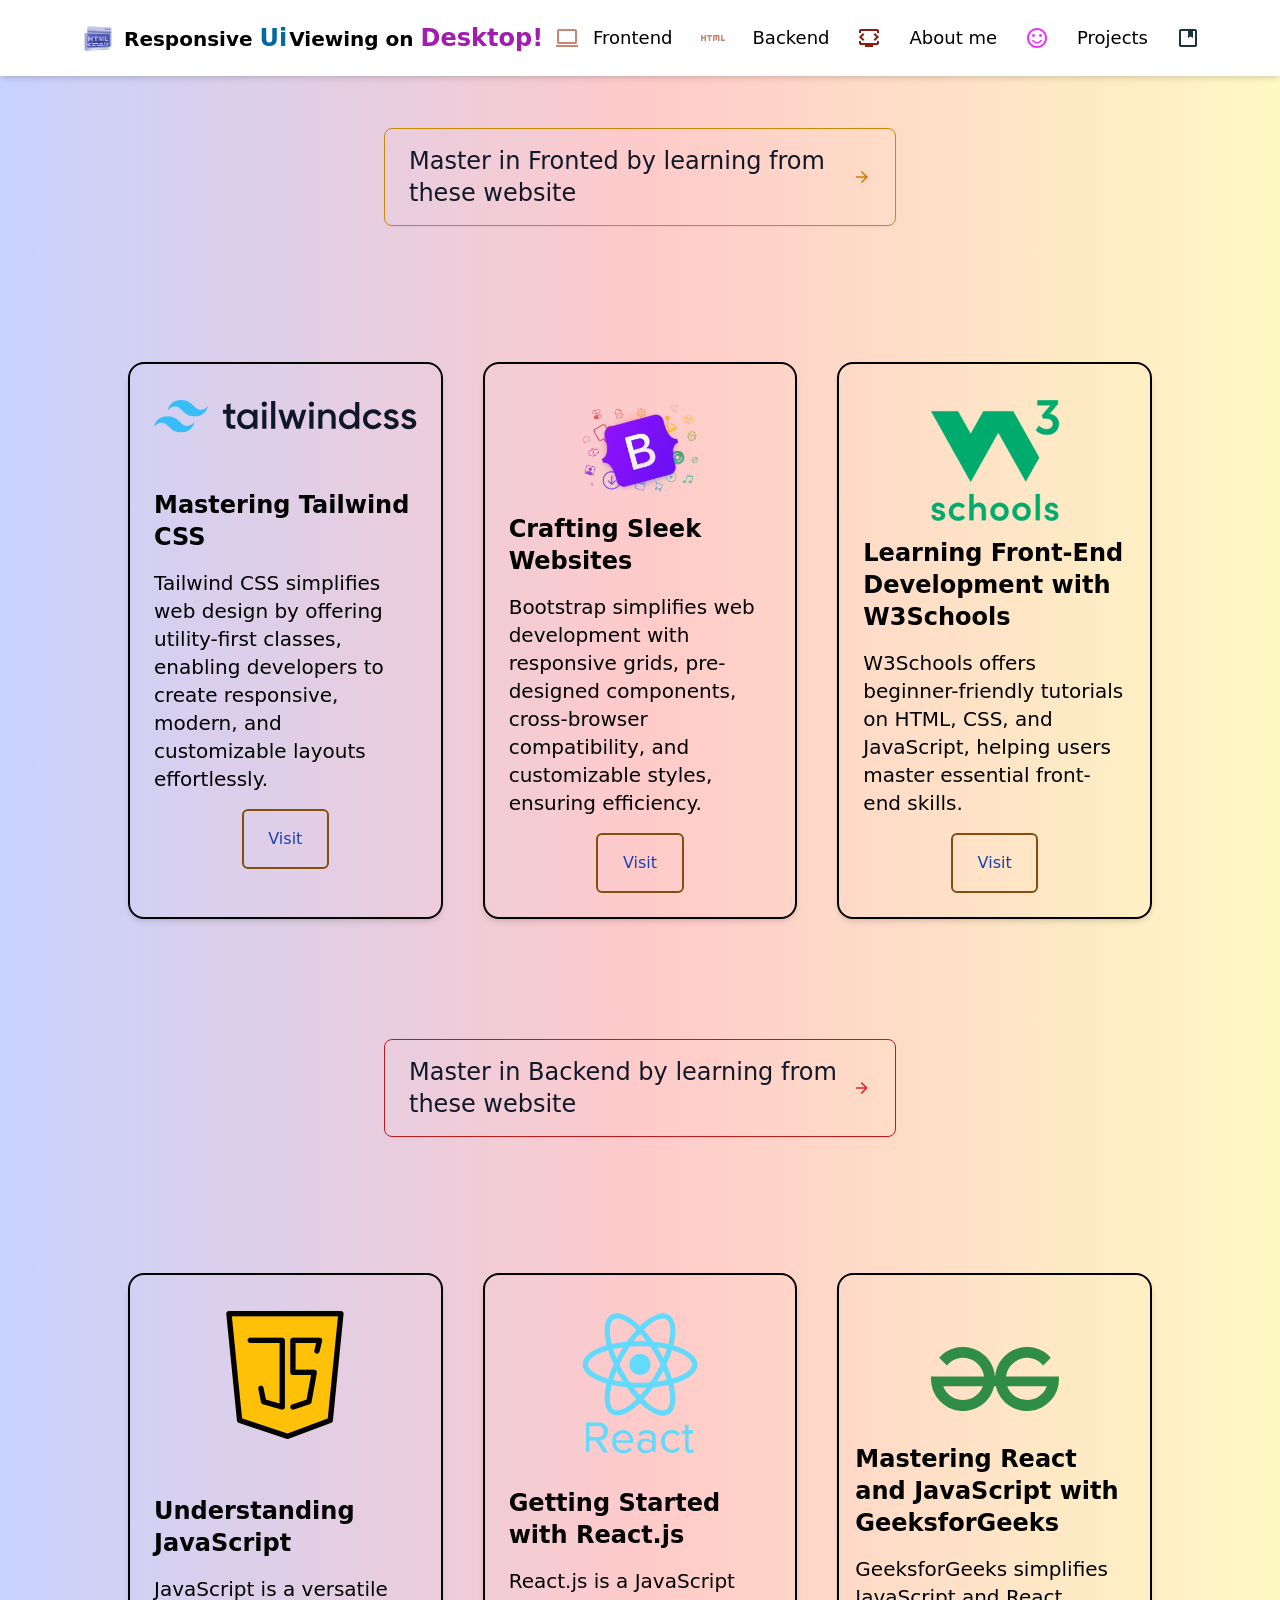
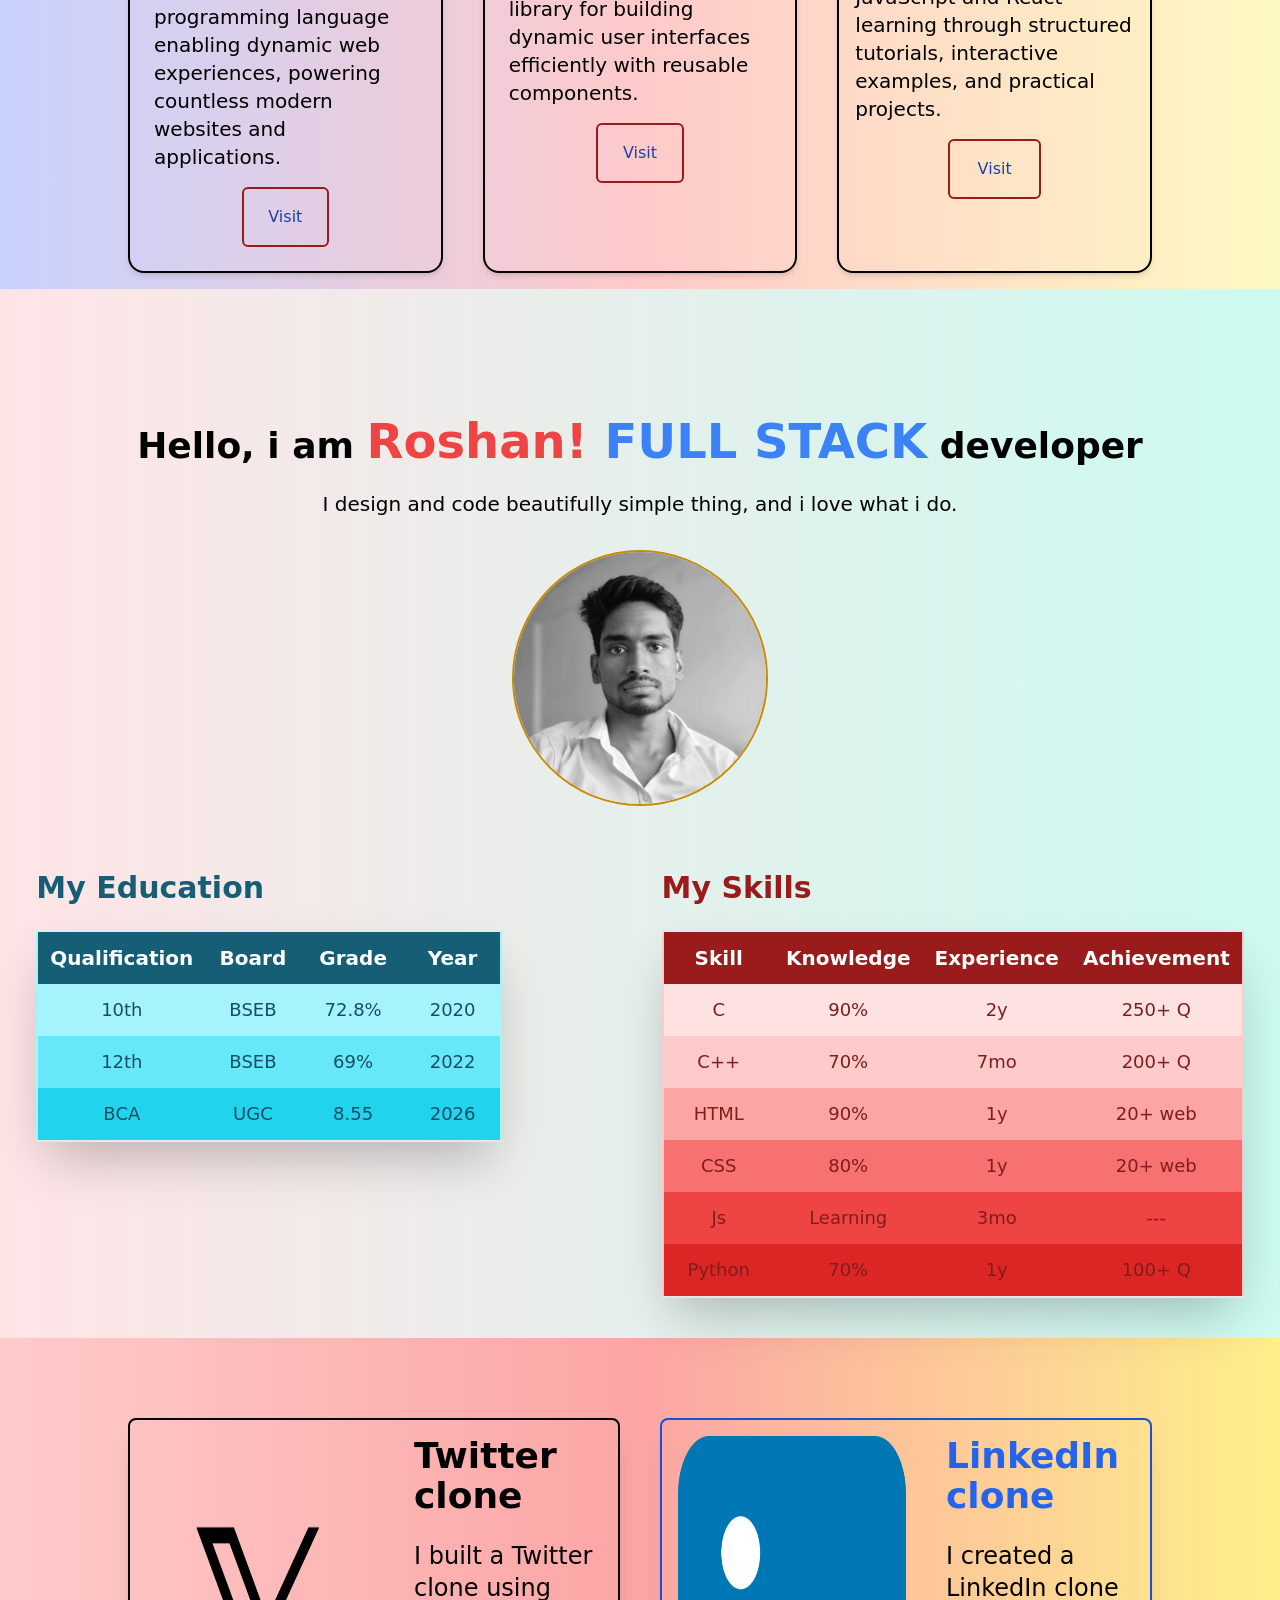
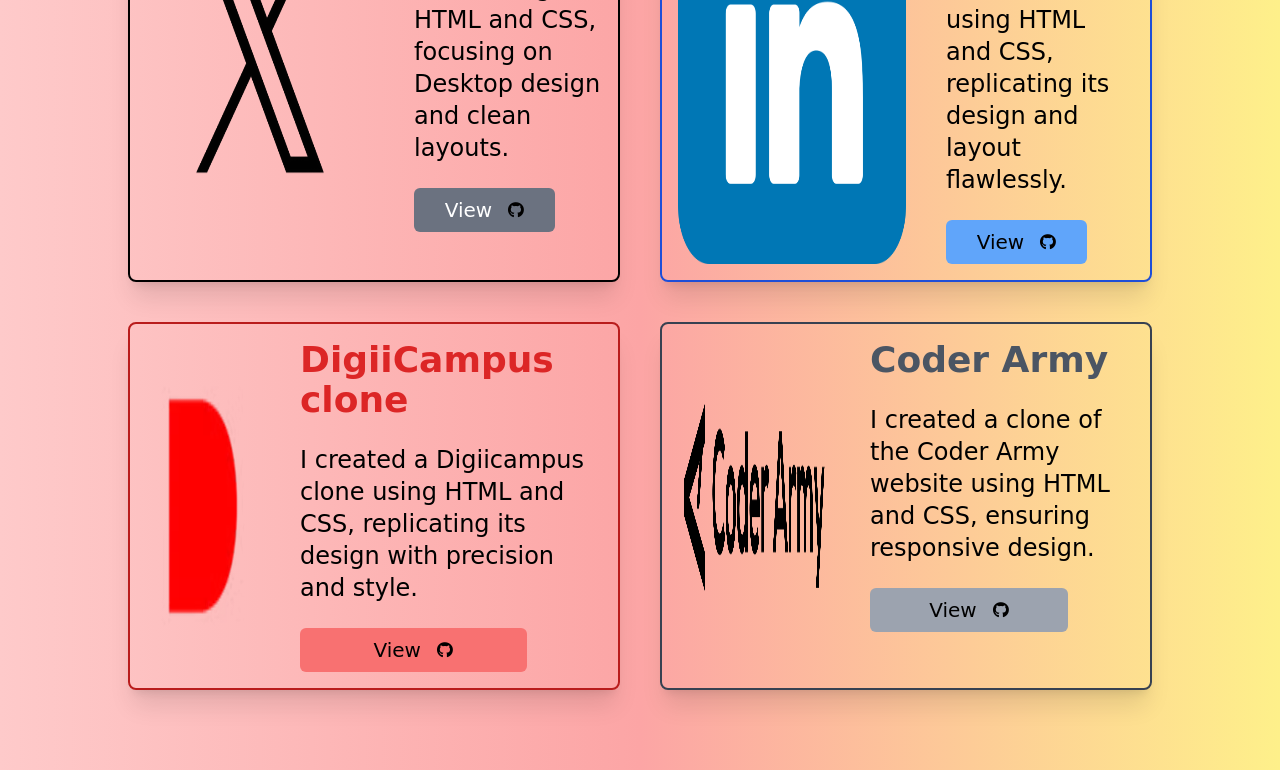
==== index.html @ 0f46322f "Add files via upload" ====
<!DOCTYPE html>
<html lang="en">
<head>
    <meta charset="UTF-8">
    <meta name="viewport" content="width=device-width, initial-scale=1.0">
    <link rel="stylesheet" href="https://cdnjs.cloudflare.com/ajax/libs/font-awesome/6.7.2/css/all.min.css" integrity="sha512-Evv84Mr4kqVGRNSgIGL/F/aIDqQb7xQ2vcrdIwxfjThSH8CSR7PBEakCr51Ck+w+/U6swU2Im1vVX0SVk9ABhg==" crossorigin="anonymous" referrerpolicy="no-referrer" />    
    <link rel="stylesheet" href="./output.css">
    <link rel="stylesheet" href="https://fonts.googleapis.com/css2?family=Material+Symbols+Outlined:opsz,wght,FILL,GRAD@24,400,0,0&icon_names=search" />
    <title>Responsive Ui</title>
</head>
<body  >
    
    <!-- HEAD -->

    <!-- mobile approach -->
     <div class="flex z-50 p-2 bg-gradient-to-r fixed w-screen bg-white lg:hidden justify-between items-center shadow-md">

        <!-- left -->
        <div class="flex gap-2 items-center">
            <img class="h-8 w-8" src="./ResponsiveUiAssests/rb_2151553996.png" alt="">
            <p class="font-sans text-sm font-bold">Responsive <span class="text-sky-700 text-base font-extrabold">Ui</span></p>
        </div>

        <!-- middle -->
        <div class="flex gap-2 items-center">
            <p class="font-bold text-sm ">Viewing on <span class="text-base font-bold text-fuchsia-700">Mobile!</span></p>
            <i class="fa-solid fa-mobile"></i>
        </div>

        <!-- right -->
        <button class="p-2 lg:hidden" onclick="handlemenu()">
            <i class="fa-solid  fa-bars text-gray-600"></i>
        </button>


        <div id="nav-dialog" class="fixed z-10 md:hidden hidden inset-0 p-3">
            <div id="nav-bar" class="flex mt-3 justify-between">
                <div class="flex gap-2 items-center">
                    <!-- <img class="h-8 w-8" src="./ResponsiveUiAssests/rb_2151553996.png" alt=""> -->
                    <!-- <p class="font-sans text-sm font-bold">Responsive <span class="text-sky-700 text-base font-extrabold">Ui</span></p> -->
                </div>
                <button class="p-2 md:hidden" onclick="handlemenu()">
                </button>
            </div>

            <div class="mt-6 flex flex-col gap-4">
                
                <a href="#Fronted">
                    <div class="flex items-center justify-around  shadow-sm hover:shadow-md hover:-translate-y-1 duration-300 bg-red-100  rounded-lg" href="#">
                    <p href="#Fronted" class="font-medium m-3 p-3">Fronted</p>
                    <svg xmlns="http://www.w3.org/2000/svg" height="30px" viewBox="0 -960 960 960" width="24px" fill="#D08370"><path d="M0-360v-240h60v80h80v-80h60v240h-60v-100H60v100H0Zm310 0v-180h-70v-60h200v60h-70v180h-60Zm170 0v-200q0-17 11.5-28.5T520-600h180q17 0 28.5 11.5T740-560v200h-60v-180h-40v140h-60v-140h-40v180h-60Zm320 0v-240h60v180h100v60H800Z"/></svg>
                </div>
                </a>

                <a href="#Backend">
                    <div class="flex items-center justify-around  shadow-sm hover:shadow-md hover:-translate-y-1 duration-300 bg-red-100  rounded-lg" href="#">
                        <p href="#Backend" class="font-medium m-3 p-3">Backend</p>
                        <svg xmlns="http://www.w3.org/2000/svg" height="24px" viewBox="0 -960 960 960" width="24px" fill="#8B1A10"><path d="M80-680v-80q0-33 23.5-56.5T160-840h640q33 0 56.5 23.5T880-760v80h-80v-80H160v80H80Zm240 560v-80H160q-33 0-56.5-23.5T80-280v-80h80v80h640v-80h80v80q0 33-23.5 56.5T800-200H640v80H320Zm160-400Zm-288 0 104-104-56-56L80-520l160 160 56-56-104-104Zm576 0L664-416l56 56 160-160-160-160-56 56 104 104Z"/></svg>
                    </div>
                </a>

                <a href="#About">
                    <div class="flex items-center justify-around  shadow-sm hover:shadow-md hover:-translate-y-1 duration-300 bg-red-100  rounded-lg" href="#">
                        <p href="#About" class="font-medium m-3 p-3">About me</p>
                        <svg xmlns="http://www.w3.org/2000/svg" height="24px" viewBox="0 -960 960 960" width="24px" fill="#EA33F7"><path d="M620-520q25 0 42.5-17.5T680-580q0-25-17.5-42.5T620-640q-25 0-42.5 17.5T560-580q0 25 17.5 42.5T620-520Zm-280 0q25 0 42.5-17.5T400-580q0-25-17.5-42.5T340-640q-25 0-42.5 17.5T280-580q0 25 17.5 42.5T340-520Zm140 260q68 0 123.5-38.5T684-400h-66q-22 37-58.5 58.5T480-320q-43 0-79.5-21.5T342-400h-66q25 63 80.5 101.5T480-260Zm0 180q-83 0-156-31.5T197-197q-54-54-85.5-127T80-480q0-83 31.5-156T197-763q54-54 127-85.5T480-880q83 0 156 31.5T763-763q54 54 85.5 127T880-480q0 83-31.5 156T763-197q-54 54-127 85.5T480-80Zm0-400Zm0 320q134 0 227-93t93-227q0-134-93-227t-227-93q-134 0-227 93t-93 227q0 134 93 227t227 93Z"/></svg>
                    </div>
                </a>

                <a href="#Project">
                    <div class="flex items-center justify-around  shadow-sm hover:shadow-md hover:-translate-y-1 duration-300 bg-red-100  rounded-lg" href="#">
                        <p href="#Project" class="font-medium m-3 p-3">Projects</p>
                        <svg xmlns="http://www.w3.org/2000/svg" height="24px" viewBox="0 -960 960 960" width="24px" fill="#18333C"><path d="M200-120q-33 0-56.5-23.5T120-200v-560q0-33 23.5-56.5T200-840h560q33 0 56.5 23.5T840-760v560q0 33-23.5 56.5T760-120H200Zm0-640v560h560v-560h-80v280l-100-60-100 60v-280H200Zm0 560v-560 560Z"/></svg>
                    </div>
                </a>
            </div>

        </div>

     </div>

    <!-- desktop approach -->

    <div class="hidden z-50 bg-white lg:flex p-4 justify-between fixed top-0 px-20 w-screen items-center shadow-md ">

        <!-- left -->
        <div class="flex gap-2 items-center">
            <img class="h-9" src="./ResponsiveUiAssests/rb_2151553996.png" alt="">
            <p class="font-sans text-xl font-bold">Responsive <span class="text-sky-700 text-2xl font-extrabold">Ui</span></p>
        </div>

        <!-- middle -->
        <div class="flex gap-3  items-center">
            <p class="font-bold text-xl ">Viewing on <span class="text-2xl font-bold text-fuchsia-700">Desktop!</span></p>
            <svg xmlns="http://www.w3.org/2000/svg" height="24px" viewBox="0 -960 960 960" width="24px" fill="#D08370"><path d="M40-120v-80h880v80H40Zm120-120q-33 0-56.5-23.5T80-320v-440q0-33 23.5-56.5T160-840h640q33 0 56.5 23.5T880-760v440q0 33-23.5 56.5T800-240H160Zm0-80h640v-440H160v440Zm0 0v-440 440Z"/></svg>
        </div>

        <!-- right -->
        <div class="flex gap-4 items-center">
            <a href="#Fronted" class="font-medium text-lg rounded-lg px-3 py-2 hover:bg-slate-200 ">Frontend</a>
            <svg xmlns="http://www.w3.org/2000/svg" height="30px" viewBox="0 -960 960 960" width="24px" fill="#D08370"><path d="M0-360v-240h60v80h80v-80h60v240h-60v-100H60v100H0Zm310 0v-180h-70v-60h200v60h-70v180h-60Zm170 0v-200q0-17 11.5-28.5T520-600h180q17 0 28.5 11.5T740-560v200h-60v-180h-40v140h-60v-140h-40v180h-60Zm320 0v-240h60v180h100v60H800Z"/></svg>
            <a href="#Backend" class="font-medium text-lg rounded-lg px-3 py-2 hover:bg-slate-200 ">Backend</a>
            <svg xmlns="http://www.w3.org/2000/svg" height="24px" viewBox="0 -960 960 960" width="24px" fill="#8B1A10"><path d="M80-680v-80q0-33 23.5-56.5T160-840h640q33 0 56.5 23.5T880-760v80h-80v-80H160v80H80Zm240 560v-80H160q-33 0-56.5-23.5T80-280v-80h80v80h640v-80h80v80q0 33-23.5 56.5T800-200H640v80H320Zm160-400Zm-288 0 104-104-56-56L80-520l160 160 56-56-104-104Zm576 0L664-416l56 56 160-160-160-160-56 56 104 104Z"/></svg>
            <a href="#About" class="font-medium text-lg rounded-lg px-3 py-2 hover:bg-slate-200 ">About me</a>
            <svg xmlns="http://www.w3.org/2000/svg" height="24px" viewBox="0 -960 960 960" width="24px" fill="#EA33F7"><path d="M620-520q25 0 42.5-17.5T680-580q0-25-17.5-42.5T620-640q-25 0-42.5 17.5T560-580q0 25 17.5 42.5T620-520Zm-280 0q25 0 42.5-17.5T400-580q0-25-17.5-42.5T340-640q-25 0-42.5 17.5T280-580q0 25 17.5 42.5T340-520Zm140 260q68 0 123.5-38.5T684-400h-66q-22 37-58.5 58.5T480-320q-43 0-79.5-21.5T342-400h-66q25 63 80.5 101.5T480-260Zm0 180q-83 0-156-31.5T197-197q-54-54-85.5-127T80-480q0-83 31.5-156T197-763q54-54 127-85.5T480-880q83 0 156 31.5T763-763q54 54 85.5 127T880-480q0 83-31.5 156T763-197q-54 54-127 85.5T480-80Zm0-400Zm0 320q134 0 227-93t93-227q0-134-93-227t-227-93q-134 0-227 93t-93 227q0 134 93 227t227 93Z"/></svg>
            <a href="#Project" class="font-medium text-lg rounded-lg px-3 py-2 hover:bg-slate-200 ">Projects</a>
            <svg xmlns="http://www.w3.org/2000/svg" height="24px" viewBox="0 -960 960 960" width="24px" fill="#18333C"><path d="M200-120q-33 0-56.5-23.5T120-200v-560q0-33 23.5-56.5T200-840h560q33 0 56.5 23.5T840-760v560q0 33-23.5 56.5T760-120H200Zm0-640v560h560v-560h-80v280l-100-60-100 60v-280H200Zm0 560v-560 560Z"/></svg>
        </div>
        
    </div>


    <!-- main -->
    <div class=" hidden bg-gradient-to-r from-indigo-200 via-red-200 to-yellow-100 lg:flex flex-col pt-32 px-32  p-4 items-center gap-10 ">
        <div href="#Fronted" class="lg:flex hidden  px-6 cursor-pointer hover:bg-cyan-100 hover:scale-105 py-4 items-center justify-between group border border-yellow-600 hover:shadow-md hover:-translate-y-1 duration-300 w-1/2 rounded-lg shadow-sm">
            <p class="text-2xl text-gray-900 font-sans font-medium">Master in Fronted by learning from these website</p>
            <svg class="group-hover:translate-x-3 duration-300 fill-amber-600" xmlns="http://www.w3.org/2000/svg" height="24px" viewBox="0 -960 960 960" width="24px" fill="#434343"><path d="M647-440H160v-80h487L423-744l57-56 320 320-320 320-57-56 224-224Z"/></svg>
        </div>

        <div class="grid grid-cols-3 gap-10 mt-24 " id="Fronted">
            
            <div class="flex flex-col p-6  rounded-2xl hover:border-yellow-600 shadow-md hover:scale-105 duration-300 border-black border-2 items-center  gap-4">
                <img class="w-screen mt-3" src="./ResponsiveUiAssests/tailwindcss-logotype.svg" alt="">
                <p class="text-2xl mt-10 font-bold ">Mastering Tailwind CSS</p>
                <p class="text-xl font-medium">Tailwind CSS simplifies web design by offering utility-first classes, enabling developers to create responsive, modern, and customizable layouts effortlessly.</p>
                <a class="py-4 w-1/3 text-center border-2 border-yellow-800 text-base font-medium duration-200 text-blue-800 hover:border-blue-800 hover:translate-y-2 rounded-md" href="https://tailwindcss.com/">Visit</a>
            </div>

            <div class="flex flex-col p-6  rounded-2xl hover:border-yellow-600 shadow-md hover:scale-105 duration-300 border-black border-2 items-center  gap-4">
                <img class="w-32 mt-3" src="./ResponsiveUiAssests/icons-hero.png" alt="">
                <p class="text-2xl font-bold ">Crafting Sleek Websites</p>
                <p class="text-xl font-medium">Bootstrap simplifies web development with responsive grids, pre-designed components, cross-browser compatibility, and customizable styles, ensuring efficiency.</p>
                <a class="py-4 w-1/3 text-center border-2 border-yellow-800 text-base font-medium duration-200 text-blue-800 hover:border-blue-800 hover:translate-y-2 rounded-md" href="https://getbootstrap.com/">Visit</a>
            </div>

            <div class="flex flex-col p-6  rounded-2xl hover:border-yellow-600 shadow-md hover:scale-105 duration-300 border-black border-2 items-center  gap-4">
                <img class="w-32 mt-3" src="./ResponsiveUiAssests/W3Schools_logo.svg.png" alt="">
                <p class="text-2xl font-bold ">Learning Front-End Development with W3Schools</p>
                <p class="text-xl font-medium">W3Schools offers beginner-friendly tutorials on HTML, CSS, and JavaScript, helping users master essential front-end skills.</p>
                <a class="py-4 w-1/3 text-center border-2 border-yellow-800 text-base font-medium duration-200 text-blue-800 hover:border-blue-800 hover:translate-y-2 rounded-md" href="https://www.w3schools.com/">Visit</a>
            </div>
            
        </div>

        <!-- BACKEND -->


        <div class="lg:flex hidden mt-20 px-6 cursor-pointer hover:bg-cyan-100 hover:scale-105 py-4 items-center justify-between group border border-red-700 hover:shadow-md hover:-translate-y-1 duration-300 w-1/2 rounded-lg shadow-sm">
            <p class="text-2xl text-gray-900 font-sans font-medium">Master in Backend by learning from these website</p>
            <svg class="group-hover:translate-x-3 duration-300 fill-red-600" xmlns="http://www.w3.org/2000/svg" height="24px" viewBox="0 -960 960 960" width="24px" fill="#434343"><path d="M647-440H160v-80h487L423-744l57-56 320 320-320 320-57-56 224-224Z"/></svg>
        </div>

        <div class="grid grid-cols-3 gap-10 mt-24 " id="Backend">
            
            <div class="flex flex-col p-6  rounded-2xl hover:border-red-600 shadow-md hover:scale-105 duration-300 border-black border-2 items-center  gap-4">
                <img class="w-32 mt-3" src="./ResponsiveUiAssests/java-script.png" alt="">
                <p class="text-2xl mt-10 font-bold ">Understanding JavaScript</p>
                <p class="text-xl font-medium">JavaScript is a versatile programming language enabling dynamic web experiences, powering countless modern websites and applications.</p>
                <a class="py-4 w-1/3 text-center border-2 border-red-800 text-base font-medium duration-200 text-blue-800 hover:border-blue-800 hover:translate-x-2 rounded-md" href="https://www.javascript.com/">Visit</a>
            </div>

            <div class="flex flex-col p-6  rounded-2xl hover:border-red-600 shadow-md hover:scale-105 duration-300 border-black border-2 items-center  gap-4">
                <img class="w-36 mt-3" src="./ResponsiveUiAssests/pngwing.com (1).png" alt="">
                <p class="text-2xl mt-4 font-bold ">Getting Started with React.js</p>
                <p class="text-xl font-medium">React.js is a JavaScript library for building dynamic user interfaces efficiently with reusable components.</p>
                <a class="py-4 w-1/3 text-center border-2 border-red-800 text-base font-medium duration-200 text-blue-800 hover:border-blue-800 hover:translate-x-2 rounded-md" href="https://react.dev/">Visit</a>
            </div>

            <div class="flex flex-col p-4  rounded-2xl hover:border-red-600 shadow-md hover:scale-105 duration-300 border-black border-2 justify-center items-center  gap-4">
                <img class="w-32 " src="./ResponsiveUiAssests/gfg-gg-logo.svg" alt="">
                <p class="text-2xl mt-4 font-bold ">Mastering React and JavaScript with GeeksforGeeks</p>
                <p class="text-xl font-medium">GeeksforGeeks simplifies JavaScript and React learning through structured tutorials, interactive examples, and practical projects.</p>
                <a class="py-4 w-1/3 text-center border-2 border-red-800 text-base font-medium duration-200 text-blue-800 hover:border-blue-800 hover:translate-x-2 rounded-md" href="https://www.geeksforgeeks.org/">Visit</a>
            </div>


        </div>

    </div>

    <!-- Mobile approach main content -->

    <div class="bg-gradient-to-r pb-4 pt-20 from-indigo-200 via-red-200 to-yellow-100 lg:hidden flex-col px-3  gap-10 ">
        <div  class="flex  px-4 cursor-pointer hover:bg-cyan-100 hover:scale-105 py-2 items-center justify-between group border border-yellow-600 hover:shadow-md hover:-translate-y-1 duration-300 w-3/4 rounded-lg shadow-sm">
            <p class="text-lg text-gray-900 font-sans font-medium">Best website for  fronted</p>
            <svg class="group-hover:translate-x-3 duration-300 fill-amber-600" xmlns="http://www.w3.org/2000/svg" height="20px" viewBox="0 -960 960 960" width="24px" fill="#434343"><path d="M647-440H160v-80h487L423-744l57-56 320 320-320 320-57-56 224-224Z"/></svg>
        </div>

        <div class="grid grid-cols-1 gap-6 mt-10 " id="Fronted">
            
            <div class="flex flex-col p-4  rounded-2xl hover:border-yellow-600 shadow-md hover:scale-105 duration-300 border-black border-2 items-center  gap-4">
                <img class="w-auto " src="./ResponsiveUiAssests/tailwindcss-logotype.svg" alt="">
                <p class="text-lg mt-4 font-bold ">Mastering Tailwind CSS</p>
                <p class="text-base font-medium">Tailwind CSS simplifies web design by offering utility-first classes, enabling developers to create responsive, modern, and customizable layouts effortlessly.</p>
                <a class="py-2 w-1/3 text-center border-2 border-yellow-800 text-base font-medium duration-200 text-blue-800 hover:border-blue-800 hover:translate-y-2 rounded-md" href="https://tailwindcss.com/">Visit</a>
            </div>

            <div class="flex flex-col p-4  rounded-2xl hover:border-yellow-600 shadow-md hover:scale-105 duration-300 border-black border-2 items-center  gap-4">
                <img class="w-32 " src="./ResponsiveUiAssests/icons-hero.png" alt="">
                <p class="text-lg font-bold ">Crafting Sleek Websites</p>
                <p class="text-base font-medium">Bootstrap simplifies web development with responsive grids, pre-designed components, cross-browser compatibility, and customizable styles, ensuring efficiency.</p>
                <a class="py-2 w-1/3 text-center border-2 border-yellow-800 text-base font-medium duration-200 text-blue-800 hover:border-blue-800 hover:translate-y-2 rounded-md" href="https://getbootstrap.com/">Visit</a>
            </div>

            <div class="flex flex-col p-4  rounded-2xl hover:border-yellow-600 shadow-md hover:scale-105 duration-300 border-black border-2 items-center  gap-4">
                <img class="w-32 mt-3" src="./ResponsiveUiAssests/W3Schools_logo.svg.png" alt="">
                <p class="text-lg font-bold ">Learning Front-End Development with W3Schools</p>
                <p class="text-base font-medium">W3Schools offers beginner-friendly tutorials on HTML, CSS, and JavaScript, helping users master essential front-end skills.</p>
                <a class="py-2 w-1/3 text-center border-2 border-yellow-800 text-base font-medium duration-200 text-blue-800 hover:border-blue-800 hover:translate-y-2 rounded-md" href="https://www.w3schools.com/">Visit</a>
            </div>
            
        </div>

        <!-- BACKEND -->


        <div class="lg:hidden  mt-10 px-4 cursor-pointer hover:bg-cyan-100 hover:scale-105 py-2 items-center justify-between group border border-red-700 hover:shadow-md hover:-translate-y-1 duration-300 w-3/4 rounded-lg shadow-sm">
            <p class="text-lg text-gray-900 font-sans font-medium">Best website for backend</p>
            <svg class="group-hover:translate-x-3 duration-300 fill-red-600" xmlns="http://www.w3.org/2000/svg" height="24px" viewBox="0 -960 960 960" width="24px" fill="#434343"><path d="M647-440H160v-80h487L423-744l57-56 320 320-320 320-57-56 224-224Z"/></svg>
        </div>

        <div class="grid grid-cols-1 gap-6 mt-10 " id="Backend">
            
            <div class="flex flex-col p-4  rounded-2xl hover:border-red-600 shadow-md hover:scale-105 duration-300 border-black border-2 items-center  gap-4">
                <img class="w-32" src="./ResponsiveUiAssests/java-script.png" alt="">
                <p class="text-lg font-bold ">Understanding JavaScript</p>
                <p class="text-base font-medium">JavaScript is a versatile programming language enabling dynamic web experiences, powering countless modern websites and applications.</p>
                <a class="py-2 w-1/3 text-center border-2 border-red-800 text-base font-medium duration-200 text-blue-800 hover:border-blue-800 hover:translate-x-2 rounded-md" href="https://www.javascript.com/">Visit</a>
            </div>

            <div class="flex flex-col p-4  rounded-2xl hover:border-red-600 shadow-md hover:scale-105 duration-300 border-black border-2 items-center  gap-4">
                <img class="w-36 " src="./ResponsiveUiAssests/pngwing.com (1).png" alt="">
                <p class="text-lg font-bold ">Getting Started with React.js</p>
                <p class="text-base font-medium">React.js is a JavaScript library for building dynamic user interfaces efficiently with reusable components.</p>
                <a class="py-2 w-1/3 text-center border-2 border-red-800 text-base font-medium duration-200 text-blue-800 hover:border-blue-800 hover:translate-x-2 rounded-md" href="https://react.dev/">Visit</a>
            </div>

            <div class="flex flex-col p-4  rounded-2xl hover:border-red-600 shadow-md hover:scale-105 duration-300 border-black border-2 justify-center items-center  gap-4">
                <img class="w-32 " src="./ResponsiveUiAssests/gfg-gg-logo.svg" alt="">
                <p class="text-lg  font-bold ">Mastering React and JavaScript with GeeksforGeeks</p>
                <p class="text-base font-medium">GeeksforGeeks simplifies JavaScript and React learning through structured tutorials, interactive examples, and practical projects.</p>
                <a class="py-2 w-1/3 text-center border-2 border-red-800 text-base font-medium duration-200 text-blue-800 hover:border-blue-800 hover:translate-x-2 rounded-md" href="https://www.geeksforgeeks.org/">Visit</a>
            </div>


        </div>

    </div>

    <!-- ABOUT ME Desktop approach -->
     <div id="About" class="hidden  lg:flex pt-32 px-32 pb-10 gap-6  items-center flex-col bg-gradient-to-r from-rose-100 to-teal-100 ">
            <p class="text-4xl font-bold">Hello, i am <span class="text-5xl text-red-500 font-extrabold">Roshan! </span> <span class="font-extrabold text-5xl text-blue-500">FULL STACK</span> developer </p>
            <p class="text-xl font-medium">I design and code beautifully simple thing, and i love what i do.</p>
            <img class="h-1/4 w-1/4 mt-2 border-2 border-yellow-600 hover:shadow-orange-400 hover:scale-105 duration-300 hover:shadow-2xl rounded-full" src="./ResponsiveUiAssests/logo.jpg" alt="">

           
                <!-- Education Qualification -->
            <div class="flex gap-40  mt-10">
                
                <div>
                    <p class="text-3xl mb-6 font-bold text-cyan-800">My Education</p>
                    <table class="shadow-2xl border-2 border-x-cyan-200 overflow-hidden w-1/3">
                    
                        <thead class="text-white text-xl">
                            <tr>
                                <th class="py-3 px-3 bg-cyan-800">Qualification</th>
                                <th class="py-3 px-3 bg-cyan-800">Board</th>
                                <th class="py-3 px-3 bg-cyan-800">Grade</th>
                                <th class="py-3 px-3 bg-cyan-800">Year</th>
                            </tr>
                        </thead>
                
                            <tbody class="text-cyan-900 text-lg text-center">
                                <tr class="bg-cyan-200 cursor-pointer hover:bg-cyan-100 hover:scale-105 duration-200">
                                    <td class="py-3 px-6 ">10th</td>
                                    <td class="py-3 px-6 ">BSEB</td>
                                    <td class="py-3 px-6 ">72.8%</td>
                                    <td class="py-3 px-6 ">2020</td>
                                </tr>
    
                                <tr class="bg-cyan-300 cursor-pointer hover:bg-cyan-100 hover:scale-105 duration-200">
                                    <td class="py-3 px-6 ">12th</td>
                                    <td class="py-3 px-6 ">BSEB</td>
                                    <td class="py-3 px-6 ">69%</td>
                                    <td class="py-3 px-6 ">2022</td>
                                </tr>
    
                                <tr class="bg-cyan-400 cursor-pointer hover:bg-cyan-100 hover:scale-105 duration-200">
                                    <td class="py-3 px-6 ">BCA</td>
                                    <td class="py-3 px-6 ">UGC</td>
                                    <td class="py-3 px-6 ">8.55</td>
                                    <td class="py-3 px-6 ">2026</td>
                                </tr>
                            </tbody>
                        </thead>
                      
                   </table>
                </div>

               <!-- Skill -->

               <div>
                <p class="text-3xl font-bold text-red-800 mb-6">My Skills</p>
                <table class="shadow-2xl border-2 border-x-red-200 overflow-hidden w-1/3">
                    
                    <thead class="text-white text-xl">
                        <tr>
                            <th class="py-3 px-3 bg-red-800">Skill</th>
                            <th class="py-3 px-3 bg-red-800">Knowledge</th>
                            <th class="py-3 px-3 bg-red-800">Experience</th>
                            <th class="py-3 px-3 bg-red-800">Achievement</th>
                        </tr>
                    </thead>
            
                        <tbody class="text-red-900 text-lg text-center">
                            <tr class="bg-red-100 cursor-pointer hover:bg-red-100 hover:scale-105 duration-200">
                                <td class="py-3 px-6 ">C</td>
                                <td class="py-3 px-6 ">90%</td>
                                <td class="py-3 px-6 ">2y</td>
                                <td class="py-3 px-6 ">250+ Q</td>
                            </tr>
    
                            <tr class="bg-red-200 cursor-pointer hover:bg-red-100 hover:scale-105 duration-200">
                                <td class="py-3 px-6 ">C++</td>
                                <td class="py-3 px-6 ">70%</td>
                                <td class="py-3 px-6 ">7mo</td>
                                <td class="py-3 px-6 ">200+ Q</td>
                            </tr>
    
                            <tr class="bg-red-300 cursor-pointer hover:bg-red-100 hover:scale-105 duration-200">
                                <td class="py-3 px-6 ">HTML</td>
                                <td class="py-3 px-6 ">90%</td>
                                <td class="py-3 px-6 ">1y</td>
                                <td class="py-3 px-6 ">20+ web</td>
                            </tr>

                            <tr class="bg-red-400 cursor-pointer hover:bg-red-100 hover:scale-105 duration-200">
                                <td class="py-3 px-6 ">CSS</td>
                                <td class="py-3 px-6 ">80%</td>
                                <td class="py-3 px-6 ">1y</td>
                                <td class="py-3 px-6 ">20+ web</td>
                            </tr>

                            <tr class="bg-red-500 cursor-pointer hover:bg-red-100 hover:scale-105 duration-200">
                                <td class="py-3 px-6 ">Js</td>
                                <td class="py-3 px-6 ">Learning</td>
                                <td class="py-3 px-6 ">3mo</td>
                                <td class="py-3 px-6 ">---</td>
                            </tr>

                            <tr class="bg-red-600 cursor-pointer hover:bg-red-100 hover:scale-105 duration-200">
                                <td class="py-3 px-6 ">Python</td>
                                <td class="py-3 px-6 ">70%</td>
                                <td class="py-3 px-6 ">1y</td>
                                <td class="py-3 px-6 ">100+ Q</td>
                            </tr>
                        </tbody>
                    </thead>
                  
                    </table>
               </div>
            </div>
               
          
     </div>


        <!-- ABOUT ME Mobile approach -->

        <div id="About" class="  lg:hidden flex pt-10 px-3 gap-6 flex-col pb-3 bg-gradient-to-r from-rose-100 to-teal-100 ">
            <p class="text-lg font-bold">Hello, i am <span class="text-xl text-red-500 font-extrabold">Roshan! </span> <span class="font-extrabold text-xl text-blue-500">FULL STACK</span> developer </p>
            <p class="text-base font-medium">I design and code beautifully simple thing, and i love what i do.</p>
            <img class="h-1/2 w-1/2 border border-10 shadow-lg border-yellow-500 mt-2 ml-14 hover:shadow-orange-400 hover:scale-105 duration-300 hover:shadow-2xl rounded-full" src="./ResponsiveUiAssests/logo.jpg" alt="">

           
                <!-- Education Qualification -->
            <div class="flex flex-col gap-10 px-2 mt-6">
                
                <div>
                    <p class="text-xl mb-3 font-bold text-cyan-800">My Education</p>
                    <table class="shadow-2xl border-2 border-x-cyan-200 overflow-hidden w-1/3">
                    
                        <thead class="text-white text-sm">
                            <tr>
                                <th class="py-2 px-2 bg-cyan-800">Qualification</th>
                                <th class="py-2 px-2 bg-cyan-800">Board</th>
                                <th class="py-2 px-2 bg-cyan-800">Grade</th>
                                <th class="py-2 px-2 bg-cyan-800">Year</th>
                            </tr>
                        </thead>
                
                            <tbody class="text-cyan-900 text-xs text-center">
                                <tr class="bg-cyan-200 cursor-pointer hover:bg-cyan-100 hover:scale-105 duration-200">
                                    <td class="py-2 px-4 ">10th</td>
                                    <td class="py-2 px-4 ">BSEB</td>
                                    <td class="py-2 px-4 ">72.8%</td>
                                    <td class="py-2 px-4 ">2020</td>
                                </tr>
    
                                <tr class="bg-cyan-300 cursor-pointer hover:bg-cyan-100 hover:scale-105 duration-200">
                                    <td class="py-2 px-4 ">12th</td>
                                    <td class="py-2 px-4 ">BSEB</td>
                                    <td class="py-2 px-4 ">69%</td>
                                    <td class="py-2 px-4 ">2022</td>
                                </tr>
    
                                <tr class="bg-cyan-400 cursor-pointer hover:bg-cyan-100 hover:scale-105 duration-200">
                                    <td class="py-2 px-4 ">BCA</td>
                                    <td class="py-2 px-4 ">UGC</td>
                                    <td class="py-2 px-4 ">8.55</td>
                                    <td class="py-2 px-4 ">2026</td>
                                </tr>
                            </tbody>
                        </thead>
                      
                   </table>
                </div>

               <!-- Skill -->

               <div>
                <p class="text-xl font-bold text-red-800 mb-3">My Skills</p>
                <table class="shadow-2xl border-2 border-x-red-200 overflow-hidden w-1/3">
                    
                    <thead class="text-white text-sm">
                        <tr>
                            <th class="py-1 px-2 bg-red-800">Skill</th>
                            <th class="py-1 px-2 bg-red-800">Knowledge</th>
                            <th class="py-1 px-2 bg-red-800">Experience</th>
                            <th class="py-1 px-2 bg-red-800">Achievement</th>
                        </tr>
                    </thead>
            
                        <tbody class="text-red-900 text-base text-center">
                            <tr class="bg-red-100 cursor-pointer hover:bg-red-100 hover:scale-105 duration-200">
                                <td class="py-1 px-2 ">C</td>
                                <td class="py-1 px-2 ">90%</td>
                                <td class="py-1 px-2 ">2y</td>
                                <td class="py-1 px-2 ">250+ Q</td>
                            </tr>
    
                            <tr class="bg-red-200 cursor-pointer hover:bg-red-100 hover:scale-105 duration-200">
                                <td class="py-1 px-2">C++</td>
                                <td class="py-1 px-2 ">70%</td>
                                <td class="py-1 px-2 ">7mo</td>
                                <td class="py-1 px-2 ">200+ Q</td>
                            </tr>
    
                            <tr class="bg-red-300 cursor-pointer hover:bg-red-100 hover:scale-105 duration-200">
                                <td class="py-1 px-2 ">HTML</td>
                                <td class="py-1 px-2">90%</td>
                                <td class="py-1 px-2 ">1y</td>
                                <td class="py-1 px-2 ">20+ web</td>
                            </tr>

                            <tr class="bg-red-400 cursor-pointer hover:bg-red-100 hover:scale-105 duration-200">
                                <td class="py-1 px-2">CSS</td>
                                <td class="py-1 px-2">80%</td>
                                <td class="py-1 px-2">1y</td>
                                <td class="py-1 px-2 ">20+ web</td>
                            </tr>

                            <tr class="bg-red-500 cursor-pointer hover:bg-red-100 hover:scale-105 duration-200">
                                <td class="py-1 px-2 ">Js</td>
                                <td class="py-1 px-2 ">Learning</td>
                                <td class="py-1 px-2 ">3mo</td>
                                <td class="py-1 px-2">---</td>
                            </tr>

                            <tr class="bg-red-600 cursor-pointer hover:bg-red-100 hover:scale-105 duration-200">
                                <td class="py-1 px-2 ">Python</td>
                                <td class="py-1 px-2">70%</td>
                                <td class="py-1 px-2">1y</td>
                                <td class="py-1 px-2">100+ Q</td>
                            </tr>
                        </tbody>
                    </thead>
                  
                    </table>
               </div>
            </div>
               
          
     </div>

        <!-- Project Desktop approach -->

        <div id="Project" class="hidden lg:grid grid-cols-2 gap-10 bg-gradient-to-r from-red-200 via-red-300 to-yellow-200 px-32 py-20">
            
            <div class="flex rounded-lg border-2 border-black shadow-xl hover:shadow-2xl hover:scale-105 duration-300 p-4 gap-10">
                <img class="w-1/2 rounded-lg" src="./ResponsiveUiAssests/twitter.png" alt="">
                <div class="flex flex-col gap-6 ">
                    <p class="text-4xl font-bold">Twitter clone</p>
                    <p class="text-2xl font-medium">I built a Twitter clone using HTML and CSS, focusing on Desktop design and clean layouts.</p>
                    <a class="w-3/4 h-3/4" href="#">
                        <div class="bg-gray-500 hover:shadow-black border-gray-800 hover:shadow-md duration-200 rounded-md px-4 py-2 flex items-center justify-center gap-4">
                            <p class="text-white text-xl font-medium">View</p>
                            <i class="fa-brands h-4 fa-github"></i>
                        </div>
                    </a>
                </div>
            </div>

            <div class="flex rounded-lg border-2 border-blue-700 shadow-xl hover:shadow-2xl hover:shadow-blue-400 hover:scale-105 duration-300 p-4 gap-10">
                <img class=" w-1/2 rounded-lg" src="./ResponsiveUiAssests/linkedin.png" alt="">
                <div class="flex flex-col gap-6 ">
                    <p class="text-4xl text-blue-600 font-bold">LinkedIn clone</p>
                    <p class="text-2xl font-medium">I created a LinkedIn clone using HTML and CSS, replicating its design and layout flawlessly.</p>
                    <a class="w-3/4 h-3/4" href="#">
                        <div class="bg-blue-400 hover:shadow-blue-900 border-blue-800 hover:shadow-md duration-200 rounded-md px-4 py-2 flex items-center justify-center gap-4">
                            <p class="text-black text-xl font-medium">View</p>
                            <i class="fa-brands h-4 fa-github"></i>
                        </div>
                    </a>
                </div>
            </div>

            <div class="flex rounded-lg border-2 border-red-700 shadow-xl hover:shadow-2xl hover:shadow-red-400 hover:scale-105 duration-300 p-4 gap-10">
                <img class=" w-1/4 rounded-lg" src="./ResponsiveUiAssests/collpoll-logo.avif" alt="">
                <div class="flex flex-col gap-6 ">
                    <p class="text-4xl text-red-600 font-bold">DigiiCampus clone</p>
                    <p class="text-2xl font-medium">I created a Digiicampus clone using HTML and CSS, replicating its design with precision and style.</p>
                    <a class="w-3/4 h-3/4" href="#">
                        <div class="bg-red-400 hover:shadow-red-900 border-red-800 hover:shadow-md duration-200 rounded-md px-4 py-2 flex items-center justify-center gap-4">
                            <p class="text-black text-xl font-medium">View</p>
                            <i class="fa-brands h-4 fa-github"></i>
                        </div>
                    </a>
                </div>
            </div>

            <div class="flex rounded-lg border-2 border-gray-700 shadow-xl hover:shadow-2xl hover:shadow-gray-400 hover:scale-105 duration-300 p-4 gap-10">
                <img class="  w-1/3 mt-40rounded-lg" src="./ResponsiveUiAssests/coderarmy.png" alt="">
                <div class="flex flex-col gap-6 ">
                    <p class="text-4xl text-gray-600 font-bold">Coder Army</p>
                    <p class="text-2xl font-medium">I created a clone of the Coder Army website using HTML and CSS, ensuring responsive design.</p>
                    <a class="w-3/4 h-3/4" href="#">
                        <div class="bg-gray-400 hover:gray-red-900 border-gray-800 hover:shadow-md duration-200 rounded-md px-4 py-2 flex items-center justify-center gap-4">
                            <p class="text-black text-xl font-medium">View</p>
                            <i class="fa-brands h-4 fa-github"></i>
                        </div>
                    </a>
                </div>
            </div>

        </div>

        <!-- Project Mobile approach -->

        <div id="Project" class="lg:hidden  grid grid-cols-1 gap-6 bg-gradient-to-r from-red-200 via-red-300 to-yellow-200 px-4 py-10  ">
            
            <div class="flex rounded-lg border-2 border-black shadow-md hover:shadow-xl hover:scale-105 duration-300 p-3 gap-10">
                <img class="w-1/2 rounded-lg" src="./ResponsiveUiAssests/twitter.png" alt="">
                <div class="flex flex-col gap-3 ">
                    <p class="text-lg font-bold">Twitter clone</p>
                    <p class="text-base font-medium">I built a Twitter clone using HTML and CSS, focusing on Desktop design and clean layouts.</p>
                    <a class="w-3/4 h-3/4" href="#">
                        <div class="bg-gray-500 hover:shadow-black border-gray-800 hover:shadow-md duration-200 rounded-md px-2 py-1 flex items-center justify-center gap-4">
                            <p class="text-white text-lg font-medium">View</p>
                            <i class="fa-brands h-4 fa-github"></i>
                        </div>
                    </a>
                </div>
            </div>

            <div class="flex rounded-lg border-2 border-blue-700 shadow-md hover:shadow-xl hover:shadow-blue-400 hover:scale-105 duration-300 p-3 gap-10">
                <img class=" w-1/3 rounded-lg" src="./ResponsiveUiAssests/linkedin.png" alt="">
                <div class="flex flex-col gap-3 ">
                    <p class="text-lg text-blue-600 font-bold">LinkedIn clone</p>
                    <p class="text-base font-medium">I created a LinkedIn clone using HTML and CSS, replicating its design and layout flawlessly.</p>
                    <a class="w-3/4 h-3/4" href="#">
                        <div class="bg-blue-400 hover:shadow-blue-900 border-blue-800 hover:shadow-md duration-200 rounded-md px-2 py-1 flex items-center justify-center gap-4">
                            <p class="text-black text-lg font-medium">View</p>
                            <i class="fa-brands h-4 fa-github"></i>
                        </div>
                    </a>
                </div>
            </div>

            <div class="flex rounded-lg border-2 border-red-700 shadow-md hover:shadow-xl hover:shadow-red-400 hover:scale-105 duration-300 p-3 gap-10">
                <img class=" w-1/4 rounded-lg" src="./ResponsiveUiAssests/collpoll-logo.avif" alt="">
                <div class="flex flex-col gap-6 ">
                    <p class="text-lg text-red-600 font-bold">DigiiCampus clone</p>
                    <p class="text-base font-medium">I created a Digiicampus clone using HTML and CSS, replicating its design with precision and style.</p>
                    <a class="w-3/4 h-3/4" href="#">
                        <div class="bg-red-400 hover:shadow-red-900 border-red-800 hover:shadow-md duration-200 rounded-md px-2 py-1 flex items-center justify-center gap-4">
                            <p class="text-black text-lg font-medium">View</p>
                            <i class="fa-brands h-4 fa-github"></i>
                        </div>
                    </a>
                </div>
            </div>

            <div class="flex flex-col justify-center items-center rounded-lg border-2 border-gray-700 shadow-md hover:shadow-xl hover:shadow-gray-400 hover:scale-105 duration-300 p-3 gap-10">
                <img class="  w-2/3 mt-40rounded-lg" src="./ResponsiveUiAssests/coderarmy.png" alt="">
                <div class="flex flex-col items-center gap-6 ">
                    <p class="text-4xl text-gray-600 font-bold">Coder Army</p>
                    <p class="text-2xl font-medium">I created a clone of the Coder Army website using HTML and CSS, ensuring responsive design.</p>
                    <a class="w-3/4 h-3/4" href="#">
                        <div class="bg-gray-400 hover:gray-red-900 border-gray-800 hover:shadow-md duration-200 rounded-md px-2 py-1 flex items-center justify-center gap-4">
                            <p class="text-black text-xl font-medium">View</p>
                            <i class="fa-brands h-4 fa-github"></i>
                        </div>
                    </a>
                </div>
            </div>

        </div>

        <!-- Contact Desktop approach -->

</body>
<script src="script.js"></script>
</html>
---- output.css ----
*, ::before, ::after {
  --tw-border-spacing-x: 0;
  --tw-border-spacing-y: 0;
  --tw-translate-x: 0;
  --tw-translate-y: 0;
  --tw-rotate: 0;
  --tw-skew-x: 0;
  --tw-skew-y: 0;
  --tw-scale-x: 1;
  --tw-scale-y: 1;
  --tw-pan-x:  ;
  --tw-pan-y:  ;
  --tw-pinch-zoom:  ;
  --tw-scroll-snap-strictness: proximity;
  --tw-gradient-from-position:  ;
  --tw-gradient-via-position:  ;
  --tw-gradient-to-position:  ;
  --tw-ordinal:  ;
  --tw-slashed-zero:  ;
  --tw-numeric-figure:  ;
  --tw-numeric-spacing:  ;
  --tw-numeric-fraction:  ;
  --tw-ring-inset:  ;
  --tw-ring-offset-width: 0px;
  --tw-ring-offset-color: #fff;
  --tw-ring-color: rgb(59 130 246 / 0.5);
  --tw-ring-offset-shadow: 0 0 #0000;
  --tw-ring-shadow: 0 0 #0000;
  --tw-shadow: 0 0 #0000;
  --tw-shadow-colored: 0 0 #0000;
  --tw-blur:  ;
  --tw-brightness:  ;
  --tw-contrast:  ;
  --tw-grayscale:  ;
  --tw-hue-rotate:  ;
  --tw-invert:  ;
  --tw-saturate:  ;
  --tw-sepia:  ;
  --tw-drop-shadow:  ;
  --tw-backdrop-blur:  ;
  --tw-backdrop-brightness:  ;
  --tw-backdrop-contrast:  ;
  --tw-backdrop-grayscale:  ;
  --tw-backdrop-hue-rotate:  ;
  --tw-backdrop-invert:  ;
  --tw-backdrop-opacity:  ;
  --tw-backdrop-saturate:  ;
  --tw-backdrop-sepia:  ;
  --tw-contain-size:  ;
  --tw-contain-layout:  ;
  --tw-contain-paint:  ;
  --tw-contain-style:  ;
}

::backdrop {
  --tw-border-spacing-x: 0;
  --tw-border-spacing-y: 0;
  --tw-translate-x: 0;
  --tw-translate-y: 0;
  --tw-rotate: 0;
  --tw-skew-x: 0;
  --tw-skew-y: 0;
  --tw-scale-x: 1;
  --tw-scale-y: 1;
  --tw-pan-x:  ;
  --tw-pan-y:  ;
  --tw-pinch-zoom:  ;
  --tw-scroll-snap-strictness: proximity;
  --tw-gradient-from-position:  ;
  --tw-gradient-via-position:  ;
  --tw-gradient-to-position:  ;
  --tw-ordinal:  ;
  --tw-slashed-zero:  ;
  --tw-numeric-figure:  ;
  --tw-numeric-spacing:  ;
  --tw-numeric-fraction:  ;
  --tw-ring-inset:  ;
  --tw-ring-offset-width: 0px;
  --tw-ring-offset-color: #fff;
  --tw-ring-color: rgb(59 130 246 / 0.5);
  --tw-ring-offset-shadow: 0 0 #0000;
  --tw-ring-shadow: 0 0 #0000;
  --tw-shadow: 0 0 #0000;
  --tw-shadow-colored: 0 0 #0000;
  --tw-blur:  ;
  --tw-brightness:  ;
  --tw-contrast:  ;
  --tw-grayscale:  ;
  --tw-hue-rotate:  ;
  --tw-invert:  ;
  --tw-saturate:  ;
  --tw-sepia:  ;
  --tw-drop-shadow:  ;
  --tw-backdrop-blur:  ;
  --tw-backdrop-brightness:  ;
  --tw-backdrop-contrast:  ;
  --tw-backdrop-grayscale:  ;
  --tw-backdrop-hue-rotate:  ;
  --tw-backdrop-invert:  ;
  --tw-backdrop-opacity:  ;
  --tw-backdrop-saturate:  ;
  --tw-backdrop-sepia:  ;
  --tw-contain-size:  ;
  --tw-contain-layout:  ;
  --tw-contain-paint:  ;
  --tw-contain-style:  ;
}

/*
! tailwindcss v3.4.17 | MIT License | https://tailwindcss.com
*/

/*
1. Prevent padding and border from affecting element width. (https://github.com/mozdevs/cssremedy/issues/4)
2. Allow adding a border to an element by just adding a border-width. (https://github.com/tailwindcss/tailwindcss/pull/116)
*/

*,
::before,
::after {
  box-sizing: border-box;
  /* 1 */
  border-width: 0;
  /* 2 */
  border-style: solid;
  /* 2 */
  border-color: #e5e7eb;
  /* 2 */
}

::before,
::after {
  --tw-content: '';
}

/*
1. Use a consistent sensible line-height in all browsers.
2. Prevent adjustments of font size after orientation changes in iOS.
3. Use a more readable tab size.
4. Use the user's configured `sans` font-family by default.
5. Use the user's configured `sans` font-feature-settings by default.
6. Use the user's configured `sans` font-variation-settings by default.
7. Disable tap highlights on iOS
*/

html,
:host {
  line-height: 1.5;
  /* 1 */
  -webkit-text-size-adjust: 100%;
  /* 2 */
  -moz-tab-size: 4;
  /* 3 */
  -o-tab-size: 4;
     tab-size: 4;
  /* 3 */
  font-family: ui-sans-serif, system-ui, sans-serif, "Apple Color Emoji", "Segoe UI Emoji", "Segoe UI Symbol", "Noto Color Emoji";
  /* 4 */
  font-feature-settings: normal;
  /* 5 */
  font-variation-settings: normal;
  /* 6 */
  -webkit-tap-highlight-color: transparent;
  /* 7 */
}

/*
1. Remove the margin in all browsers.
2. Inherit line-height from `html` so users can set them as a class directly on the `html` element.
*/

body {
  margin: 0;
  /* 1 */
  line-height: inherit;
  /* 2 */
}

/*
1. Add the correct height in Firefox.
2. Correct the inheritance of border color in Firefox. (https://bugzilla.mozilla.org/show_bug.cgi?id=190655)
3. Ensure horizontal rules are visible by default.
*/

hr {
  height: 0;
  /* 1 */
  color: inherit;
  /* 2 */
  border-top-width: 1px;
  /* 3 */
}

/*
Add the correct text decoration in Chrome, Edge, and Safari.
*/

abbr:where([title]) {
  -webkit-text-decoration: underline dotted;
          text-decoration: underline dotted;
}

/*
Remove the default font size and weight for headings.
*/

h1,
h2,
h3,
h4,
h5,
h6 {
  font-size: inherit;
  font-weight: inherit;
}

/*
Reset links to optimize for opt-in styling instead of opt-out.
*/

a {
  color: inherit;
  text-decoration: inherit;
}

/*
Add the correct font weight in Edge and Safari.
*/

b,
strong {
  font-weight: bolder;
}

/*
1. Use the user's configured `mono` font-family by default.
2. Use the user's configured `mono` font-feature-settings by default.
3. Use the user's configured `mono` font-variation-settings by default.
4. Correct the odd `em` font sizing in all browsers.
*/

code,
kbd,
samp,
pre {
  font-family: ui-monospace, SFMono-Regular, Menlo, Monaco, Consolas, "Liberation Mono", "Courier New", monospace;
  /* 1 */
  font-feature-settings: normal;
  /* 2 */
  font-variation-settings: normal;
  /* 3 */
  font-size: 1em;
  /* 4 */
}

/*
Add the correct font size in all browsers.
*/

small {
  font-size: 80%;
}

/*
Prevent `sub` and `sup` elements from affecting the line height in all browsers.
*/

sub,
sup {
  font-size: 75%;
  line-height: 0;
  position: relative;
  vertical-align: baseline;
}

sub {
  bottom: -0.25em;
}

sup {
  top: -0.5em;
}

/*
1. Remove text indentation from table contents in Chrome and Safari. (https://bugs.chromium.org/p/chromium/issues/detail?id=999088, https://bugs.webkit.org/show_bug.cgi?id=201297)
2. Correct table border color inheritance in all Chrome and Safari. (https://bugs.chromium.org/p/chromium/issues/detail?id=935729, https://bugs.webkit.org/show_bug.cgi?id=195016)
3. Remove gaps between table borders by default.
*/

table {
  text-indent: 0;
  /* 1 */
  border-color: inherit;
  /* 2 */
  border-collapse: collapse;
  /* 3 */
}

/*
1. Change the font styles in all browsers.
2. Remove the margin in Firefox and Safari.
3. Remove default padding in all browsers.
*/

button,
input,
optgroup,
select,
textarea {
  font-family: inherit;
  /* 1 */
  font-feature-settings: inherit;
  /* 1 */
  font-variation-settings: inherit;
  /* 1 */
  font-size: 100%;
  /* 1 */
  font-weight: inherit;
  /* 1 */
  line-height: inherit;
  /* 1 */
  letter-spacing: inherit;
  /* 1 */
  color: inherit;
  /* 1 */
  margin: 0;
  /* 2 */
  padding: 0;
  /* 3 */
}

/*
Remove the inheritance of text transform in Edge and Firefox.
*/

button,
select {
  text-transform: none;
}

/*
1. Correct the inability to style clickable types in iOS and Safari.
2. Remove default button styles.
*/

button,
input:where([type='button']),
input:where([type='reset']),
input:where([type='submit']) {
  -webkit-appearance: button;
  /* 1 */
  background-color: transparent;
  /* 2 */
  background-image: none;
  /* 2 */
}

/*
Use the modern Firefox focus style for all focusable elements.
*/

:-moz-focusring {
  outline: auto;
}

/*
Remove the additional `:invalid` styles in Firefox. (https://github.com/mozilla/gecko-dev/blob/2f9eacd9d3d995c937b4251a5557d95d494c9be1/layout/style/res/forms.css#L728-L737)
*/

:-moz-ui-invalid {
  box-shadow: none;
}

/*
Add the correct vertical alignment in Chrome and Firefox.
*/

progress {
  vertical-align: baseline;
}

/*
Correct the cursor style of increment and decrement buttons in Safari.
*/

::-webkit-inner-spin-button,
::-webkit-outer-spin-button {
  height: auto;
}

/*
1. Correct the odd appearance in Chrome and Safari.
2. Correct the outline style in Safari.
*/

[type='search'] {
  -webkit-appearance: textfield;
  /* 1 */
  outline-offset: -2px;
  /* 2 */
}

/*
Remove the inner padding in Chrome and Safari on macOS.
*/

::-webkit-search-decoration {
  -webkit-appearance: none;
}

/*
1. Correct the inability to style clickable types in iOS and Safari.
2. Change font properties to `inherit` in Safari.
*/

::-webkit-file-upload-button {
  -webkit-appearance: button;
  /* 1 */
  font: inherit;
  /* 2 */
}

/*
Add the correct display in Chrome and Safari.
*/

summary {
  display: list-item;
}

/*
Removes the default spacing and border for appropriate elements.
*/

blockquote,
dl,
dd,
h1,
h2,
h3,
h4,
h5,
h6,
hr,
figure,
p,
pre {
  margin: 0;
}

fieldset {
  margin: 0;
  padding: 0;
}

legend {
  padding: 0;
}

ol,
ul,
menu {
  list-style: none;
  margin: 0;
  padding: 0;
}

/*
Reset default styling for dialogs.
*/

dialog {
  padding: 0;
}

/*
Prevent resizing textareas horizontally by default.
*/

textarea {
  resize: vertical;
}

/*
1. Reset the default placeholder opacity in Firefox. (https://github.com/tailwindlabs/tailwindcss/issues/3300)
2. Set the default placeholder color to the user's configured gray 400 color.
*/

input::-moz-placeholder, textarea::-moz-placeholder {
  opacity: 1;
  /* 1 */
  color: #9ca3af;
  /* 2 */
}

input::placeholder,
textarea::placeholder {
  opacity: 1;
  /* 1 */
  color: #9ca3af;
  /* 2 */
}

/*
Set the default cursor for buttons.
*/

button,
[role="button"] {
  cursor: pointer;
}

/*
Make sure disabled buttons don't get the pointer cursor.
*/

:disabled {
  cursor: default;
}

/*
1. Make replaced elements `display: block` by default. (https://github.com/mozdevs/cssremedy/issues/14)
2. Add `vertical-align: middle` to align replaced elements more sensibly by default. (https://github.com/jensimmons/cssremedy/issues/14#issuecomment-634934210)
   This can trigger a poorly considered lint error in some tools but is included by design.
*/

img,
svg,
video,
canvas,
audio,
iframe,
embed,
object {
  display: block;
  /* 1 */
  vertical-align: middle;
  /* 2 */
}

/*
Constrain images and videos to the parent width and preserve their intrinsic aspect ratio. (https://github.com/mozdevs/cssremedy/issues/14)
*/

img,
video {
  max-width: 100%;
  height: auto;
}

/* Make elements with the HTML hidden attribute stay hidden by default */

[hidden]:where(:not([hidden="until-found"])) {
  display: none;
}

.container {
  width: 100%;
}

@media (min-width: 640px) {
  .container {
    max-width: 640px;
  }
}

@media (min-width: 768px) {
  .container {
    max-width: 768px;
  }
}

@media (min-width: 1024px) {
  .container {
    max-width: 1024px;
  }
}

@media (min-width: 1280px) {
  .container {
    max-width: 1280px;
  }
}

@media (min-width: 1536px) {
  .container {
    max-width: 1536px;
  }
}

.fixed {
  position: fixed;
}

.absolute {
  position: absolute;
}

.relative {
  position: relative;
}

.inset-0 {
  inset: 0px;
}

.inset-4 {
  inset: 1rem;
}

.bottom-0 {
  bottom: 0px;
}

.left-0 {
  left: 0px;
}

.right-0 {
  right: 0px;
}

.top-0 {
  top: 0px;
}

.z-10 {
  z-index: 10;
}

.z-50 {
  z-index: 50;
}

.m-0 {
  margin: 0px;
}

.m-3 {
  margin: 0.75rem;
}

.m-4 {
  margin: 1rem;
}

.m-40 {
  margin: 10rem;
}

.m-8 {
  margin: 2rem;
}

.mx-4 {
  margin-left: 1rem;
  margin-right: 1rem;
}

.mx-auto {
  margin-left: auto;
  margin-right: auto;
}

.my-4 {
  margin-top: 1rem;
  margin-bottom: 1rem;
}

.mb-3 {
  margin-bottom: 0.75rem;
}

.mb-5 {
  margin-bottom: 1.25rem;
}

.mb-6 {
  margin-bottom: 1.5rem;
}

.ml-14 {
  margin-left: 3.5rem;
}

.ml-4 {
  margin-left: 1rem;
}

.mr-24 {
  margin-right: 6rem;
}

.mt-10 {
  margin-top: 2.5rem;
}

.mt-2 {
  margin-top: 0.5rem;
}

.mt-20 {
  margin-top: 5rem;
}

.mt-24 {
  margin-top: 6rem;
}

.mt-3 {
  margin-top: 0.75rem;
}

.mt-4 {
  margin-top: 1rem;
}

.mt-6 {
  margin-top: 1.5rem;
}

.block {
  display: block;
}

.inline-block {
  display: inline-block;
}

.inline {
  display: inline;
}

.flex {
  display: flex;
}

.table {
  display: table;
}

.grid {
  display: grid;
}

.hidden {
  display: none;
}

.size-20 {
  width: 5rem;
  height: 5rem;
}

.size-52 {
  width: 13rem;
  height: 13rem;
}

.size-96 {
  width: 24rem;
  height: 24rem;
}

.h-1\/2 {
  height: 50%;
}

.h-1\/4 {
  height: 25%;
}

.h-2 {
  height: 0.5rem;
}

.h-20 {
  height: 5rem;
}

.h-3\/4 {
  height: 75%;
}

.h-4 {
  height: 1rem;
}

.h-6 {
  height: 1.5rem;
}

.h-8 {
  height: 2rem;
}

.h-9 {
  height: 2.25rem;
}

.h-96 {
  height: 24rem;
}

.h-\[1px\] {
  height: 1px;
}

.h-screen {
  height: 100vh;
}

.max-h-12 {
  max-height: 3rem;
}

.min-h-screen {
  min-height: 100vh;
}

.w-1\/2 {
  width: 50%;
}

.w-1\/3 {
  width: 33.333333%;
}

.w-1\/4 {
  width: 25%;
}

.w-2 {
  width: 0.5rem;
}

.w-2\/3 {
  width: 66.666667%;
}

.w-3\/4 {
  width: 75%;
}

.w-32 {
  width: 8rem;
}

.w-36 {
  width: 9rem;
}

.w-6 {
  width: 1.5rem;
}

.w-8 {
  width: 2rem;
}

.w-auto {
  width: auto;
}

.w-fit {
  width: -moz-fit-content;
  width: fit-content;
}

.w-full {
  width: 100%;
}

.w-screen {
  width: 100vw;
}

.min-w-40 {
  min-width: 10rem;
}

.max-w-12 {
  max-width: 3rem;
}

.max-w-4xl {
  max-width: 56rem;
}

.max-w-64 {
  max-width: 16rem;
}

.transform {
  transform: translate(var(--tw-translate-x), var(--tw-translate-y)) rotate(var(--tw-rotate)) skewX(var(--tw-skew-x)) skewY(var(--tw-skew-y)) scaleX(var(--tw-scale-x)) scaleY(var(--tw-scale-y));
}

.cursor-pointer {
  cursor: pointer;
}

.resize {
  resize: both;
}

.columns-1 {
  -moz-columns: 1;
       columns: 1;
}

.columns-4 {
  -moz-columns: 4;
       columns: 4;
}

.columns-md {
  -moz-columns: 28rem;
       columns: 28rem;
}

.grid-cols-1 {
  grid-template-columns: repeat(1, minmax(0, 1fr));
}

.grid-cols-2 {
  grid-template-columns: repeat(2, minmax(0, 1fr));
}

.grid-cols-3 {
  grid-template-columns: repeat(3, minmax(0, 1fr));
}

.flex-col {
  flex-direction: column;
}

.items-center {
  align-items: center;
}

.justify-center {
  justify-content: center;
}

.justify-between {
  justify-content: space-between;
}

.justify-around {
  justify-content: space-around;
}

.gap-10 {
  gap: 2.5rem;
}

.gap-12 {
  gap: 3rem;
}

.gap-2 {
  gap: 0.5rem;
}

.gap-3 {
  gap: 0.75rem;
}

.gap-4 {
  gap: 1rem;
}

.gap-40 {
  gap: 10rem;
}

.gap-6 {
  gap: 1.5rem;
}

.gap-x-10 {
  -moz-column-gap: 2.5rem;
       column-gap: 2.5rem;
}

.gap-y-20 {
  row-gap: 5rem;
}

.overflow-hidden {
  overflow: hidden;
}

.rounded {
  border-radius: 0.25rem;
}

.rounded-2xl {
  border-radius: 1rem;
}

.rounded-3xl {
  border-radius: 1.5rem;
}

.rounded-full {
  border-radius: 9999px;
}

.rounded-lg {
  border-radius: 0.5rem;
}

.rounded-md {
  border-radius: 0.375rem;
}

.rounded-sm {
  border-radius: 0.125rem;
}

.border {
  border-width: 1px;
}

.border-2 {
  border-width: 2px;
}

.border-4 {
  border-width: 4px;
}

.border-r-2 {
  border-right-width: 2px;
}

.border-black {
  --tw-border-opacity: 1;
  border-color: rgb(0 0 0 / var(--tw-border-opacity, 1));
}

.border-blue-100 {
  --tw-border-opacity: 1;
  border-color: rgb(219 234 254 / var(--tw-border-opacity, 1));
}

.border-blue-200 {
  --tw-border-opacity: 1;
  border-color: rgb(191 219 254 / var(--tw-border-opacity, 1));
}

.border-blue-300 {
  --tw-border-opacity: 1;
  border-color: rgb(147 197 253 / var(--tw-border-opacity, 1));
}

.border-blue-400 {
  --tw-border-opacity: 1;
  border-color: rgb(96 165 250 / var(--tw-border-opacity, 1));
}

.border-blue-500 {
  --tw-border-opacity: 1;
  border-color: rgb(59 130 246 / var(--tw-border-opacity, 1));
}

.border-blue-700 {
  --tw-border-opacity: 1;
  border-color: rgb(29 78 216 / var(--tw-border-opacity, 1));
}

.border-blue-800 {
  --tw-border-opacity: 1;
  border-color: rgb(30 64 175 / var(--tw-border-opacity, 1));
}

.border-gray-400 {
  --tw-border-opacity: 1;
  border-color: rgb(156 163 175 / var(--tw-border-opacity, 1));
}

.border-gray-700 {
  --tw-border-opacity: 1;
  border-color: rgb(55 65 81 / var(--tw-border-opacity, 1));
}

.border-gray-800 {
  --tw-border-opacity: 1;
  border-color: rgb(31 41 55 / var(--tw-border-opacity, 1));
}

.border-red-700 {
  --tw-border-opacity: 1;
  border-color: rgb(185 28 28 / var(--tw-border-opacity, 1));
}

.border-red-800 {
  --tw-border-opacity: 1;
  border-color: rgb(153 27 27 / var(--tw-border-opacity, 1));
}

.border-yellow-300 {
  --tw-border-opacity: 1;
  border-color: rgb(253 224 71 / var(--tw-border-opacity, 1));
}

.border-yellow-500 {
  --tw-border-opacity: 1;
  border-color: rgb(234 179 8 / var(--tw-border-opacity, 1));
}

.border-yellow-600 {
  --tw-border-opacity: 1;
  border-color: rgb(202 138 4 / var(--tw-border-opacity, 1));
}

.border-yellow-800 {
  --tw-border-opacity: 1;
  border-color: rgb(133 77 14 / var(--tw-border-opacity, 1));
}

.border-x-cyan-200 {
  --tw-border-opacity: 1;
  border-left-color: rgb(165 243 252 / var(--tw-border-opacity, 1));
  border-right-color: rgb(165 243 252 / var(--tw-border-opacity, 1));
}

.border-x-red-200 {
  --tw-border-opacity: 1;
  border-left-color: rgb(254 202 202 / var(--tw-border-opacity, 1));
  border-right-color: rgb(254 202 202 / var(--tw-border-opacity, 1));
}

.bg-black {
  --tw-bg-opacity: 1;
  background-color: rgb(0 0 0 / var(--tw-bg-opacity, 1));
}

.bg-blue-100 {
  --tw-bg-opacity: 1;
  background-color: rgb(219 234 254 / var(--tw-bg-opacity, 1));
}

.bg-blue-200 {
  --tw-bg-opacity: 1;
  background-color: rgb(191 219 254 / var(--tw-bg-opacity, 1));
}

.bg-blue-300 {
  --tw-bg-opacity: 1;
  background-color: rgb(147 197 253 / var(--tw-bg-opacity, 1));
}

.bg-blue-400 {
  --tw-bg-opacity: 1;
  background-color: rgb(96 165 250 / var(--tw-bg-opacity, 1));
}

.bg-blue-500 {
  --tw-bg-opacity: 1;
  background-color: rgb(59 130 246 / var(--tw-bg-opacity, 1));
}

.bg-blue-600 {
  --tw-bg-opacity: 1;
  background-color: rgb(37 99 235 / var(--tw-bg-opacity, 1));
}

.bg-blue-700 {
  --tw-bg-opacity: 1;
  background-color: rgb(29 78 216 / var(--tw-bg-opacity, 1));
}

.bg-cyan-200 {
  --tw-bg-opacity: 1;
  background-color: rgb(165 243 252 / var(--tw-bg-opacity, 1));
}

.bg-cyan-300 {
  --tw-bg-opacity: 1;
  background-color: rgb(103 232 249 / var(--tw-bg-opacity, 1));
}

.bg-cyan-400 {
  --tw-bg-opacity: 1;
  background-color: rgb(34 211 238 / var(--tw-bg-opacity, 1));
}

.bg-cyan-500 {
  --tw-bg-opacity: 1;
  background-color: rgb(6 182 212 / var(--tw-bg-opacity, 1));
}

.bg-cyan-800 {
  --tw-bg-opacity: 1;
  background-color: rgb(21 94 117 / var(--tw-bg-opacity, 1));
}

.bg-gray-200 {
  --tw-bg-opacity: 1;
  background-color: rgb(229 231 235 / var(--tw-bg-opacity, 1));
}

.bg-gray-300 {
  --tw-bg-opacity: 1;
  background-color: rgb(209 213 219 / var(--tw-bg-opacity, 1));
}

.bg-gray-400 {
  --tw-bg-opacity: 1;
  background-color: rgb(156 163 175 / var(--tw-bg-opacity, 1));
}

.bg-gray-500 {
  --tw-bg-opacity: 1;
  background-color: rgb(107 114 128 / var(--tw-bg-opacity, 1));
}

.bg-gray-600 {
  --tw-bg-opacity: 1;
  background-color: rgb(75 85 99 / var(--tw-bg-opacity, 1));
}

.bg-green-300 {
  --tw-bg-opacity: 1;
  background-color: rgb(134 239 172 / var(--tw-bg-opacity, 1));
}

.bg-green-500 {
  --tw-bg-opacity: 1;
  background-color: rgb(34 197 94 / var(--tw-bg-opacity, 1));
}

.bg-green-600 {
  --tw-bg-opacity: 1;
  background-color: rgb(22 163 74 / var(--tw-bg-opacity, 1));
}

.bg-orange-300 {
  --tw-bg-opacity: 1;
  background-color: rgb(253 186 116 / var(--tw-bg-opacity, 1));
}

.bg-orange-500 {
  --tw-bg-opacity: 1;
  background-color: rgb(249 115 22 / var(--tw-bg-opacity, 1));
}

.bg-pink-300 {
  --tw-bg-opacity: 1;
  background-color: rgb(249 168 212 / var(--tw-bg-opacity, 1));
}

.bg-purple-200 {
  --tw-bg-opacity: 1;
  background-color: rgb(233 213 255 / var(--tw-bg-opacity, 1));
}

.bg-purple-300 {
  --tw-bg-opacity: 1;
  background-color: rgb(216 180 254 / var(--tw-bg-opacity, 1));
}

.bg-red-100 {
  --tw-bg-opacity: 1;
  background-color: rgb(254 226 226 / var(--tw-bg-opacity, 1));
}

.bg-red-200 {
  --tw-bg-opacity: 1;
  background-color: rgb(254 202 202 / var(--tw-bg-opacity, 1));
}

.bg-red-300 {
  --tw-bg-opacity: 1;
  background-color: rgb(252 165 165 / var(--tw-bg-opacity, 1));
}

.bg-red-400 {
  --tw-bg-opacity: 1;
  background-color: rgb(248 113 113 / var(--tw-bg-opacity, 1));
}

.bg-red-500 {
  --tw-bg-opacity: 1;
  background-color: rgb(239 68 68 / var(--tw-bg-opacity, 1));
}

.bg-red-600 {
  --tw-bg-opacity: 1;
  background-color: rgb(220 38 38 / var(--tw-bg-opacity, 1));
}

.bg-red-800 {
  --tw-bg-opacity: 1;
  background-color: rgb(153 27 27 / var(--tw-bg-opacity, 1));
}

.bg-red-900 {
  --tw-bg-opacity: 1;
  background-color: rgb(127 29 29 / var(--tw-bg-opacity, 1));
}

.bg-slate-300 {
  --tw-bg-opacity: 1;
  background-color: rgb(203 213 225 / var(--tw-bg-opacity, 1));
}

.bg-slate-600 {
  --tw-bg-opacity: 1;
  background-color: rgb(71 85 105 / var(--tw-bg-opacity, 1));
}

.bg-transparent {
  background-color: transparent;
}

.bg-violet-500 {
  --tw-bg-opacity: 1;
  background-color: rgb(139 92 246 / var(--tw-bg-opacity, 1));
}

.bg-white {
  --tw-bg-opacity: 1;
  background-color: rgb(255 255 255 / var(--tw-bg-opacity, 1));
}

.bg-yellow-400 {
  --tw-bg-opacity: 1;
  background-color: rgb(250 204 21 / var(--tw-bg-opacity, 1));
}

.bg-yellow-50 {
  --tw-bg-opacity: 1;
  background-color: rgb(254 252 232 / var(--tw-bg-opacity, 1));
}

.bg-yellow-500 {
  --tw-bg-opacity: 1;
  background-color: rgb(234 179 8 / var(--tw-bg-opacity, 1));
}

.bg-yellow-600 {
  --tw-bg-opacity: 1;
  background-color: rgb(202 138 4 / var(--tw-bg-opacity, 1));
}

.bg-\[url\(image\.png\)\] {
  background-image: url(image.png);
}

.bg-gradient-to-br {
  background-image: linear-gradient(to bottom right, var(--tw-gradient-stops));
}

.bg-gradient-to-r {
  background-image: linear-gradient(to right, var(--tw-gradient-stops));
}

.bg-gradient-to-t {
  background-image: linear-gradient(to top, var(--tw-gradient-stops));
}

.from-indigo-200 {
  --tw-gradient-from: #c7d2fe var(--tw-gradient-from-position);
  --tw-gradient-to: rgb(199 210 254 / 0) var(--tw-gradient-to-position);
  --tw-gradient-stops: var(--tw-gradient-from), var(--tw-gradient-to);
}

.from-purple-50 {
  --tw-gradient-from: #faf5ff var(--tw-gradient-from-position);
  --tw-gradient-to: rgb(250 245 255 / 0) var(--tw-gradient-to-position);
  --tw-gradient-stops: var(--tw-gradient-from), var(--tw-gradient-to);
}

.from-red-200 {
  --tw-gradient-from: #fecaca var(--tw-gradient-from-position);
  --tw-gradient-to: rgb(254 202 202 / 0) var(--tw-gradient-to-position);
  --tw-gradient-stops: var(--tw-gradient-from), var(--tw-gradient-to);
}

.from-red-500 {
  --tw-gradient-from: #ef4444 var(--tw-gradient-from-position);
  --tw-gradient-to: rgb(239 68 68 / 0) var(--tw-gradient-to-position);
  --tw-gradient-stops: var(--tw-gradient-from), var(--tw-gradient-to);
}

.from-rose-100 {
  --tw-gradient-from: #ffe4e6 var(--tw-gradient-from-position);
  --tw-gradient-to: rgb(255 228 230 / 0) var(--tw-gradient-to-position);
  --tw-gradient-stops: var(--tw-gradient-from), var(--tw-gradient-to);
}

.via-orange-50 {
  --tw-gradient-to: rgb(255 247 237 / 0)  var(--tw-gradient-to-position);
  --tw-gradient-stops: var(--tw-gradient-from), #fff7ed var(--tw-gradient-via-position), var(--tw-gradient-to);
}

.via-red-200 {
  --tw-gradient-to: rgb(254 202 202 / 0)  var(--tw-gradient-to-position);
  --tw-gradient-stops: var(--tw-gradient-from), #fecaca var(--tw-gradient-via-position), var(--tw-gradient-to);
}

.via-red-300 {
  --tw-gradient-to: rgb(252 165 165 / 0)  var(--tw-gradient-to-position);
  --tw-gradient-stops: var(--tw-gradient-from), #fca5a5 var(--tw-gradient-via-position), var(--tw-gradient-to);
}

.to-blue-500 {
  --tw-gradient-to: #3b82f6 var(--tw-gradient-to-position);
}

.to-teal-100 {
  --tw-gradient-to: #ccfbf1 var(--tw-gradient-to-position);
}

.to-transparent {
  --tw-gradient-to: transparent var(--tw-gradient-to-position);
}

.to-yellow-100 {
  --tw-gradient-to: #fef9c3 var(--tw-gradient-to-position);
}

.to-yellow-200 {
  --tw-gradient-to: #fef08a var(--tw-gradient-to-position);
}

.bg-contain {
  background-size: contain;
}

.bg-center {
  background-position: center;
}

.bg-no-repeat {
  background-repeat: no-repeat;
}

.fill-amber-600 {
  fill: #d97706;
}

.fill-red-600 {
  fill: #dc2626;
}

.object-cover {
  -o-object-fit: cover;
     object-fit: cover;
}

.p-10 {
  padding: 2.5rem;
}

.p-2 {
  padding: 0.5rem;
}

.p-3 {
  padding: 0.75rem;
}

.p-4 {
  padding: 1rem;
}

.p-6 {
  padding: 1.5rem;
}

.p-\[50px\] {
  padding: 50px;
}

.px-2 {
  padding-left: 0.5rem;
  padding-right: 0.5rem;
}

.px-20 {
  padding-left: 5rem;
  padding-right: 5rem;
}

.px-24 {
  padding-left: 6rem;
  padding-right: 6rem;
}

.px-3 {
  padding-left: 0.75rem;
  padding-right: 0.75rem;
}

.px-32 {
  padding-left: 8rem;
  padding-right: 8rem;
}

.px-4 {
  padding-left: 1rem;
  padding-right: 1rem;
}

.px-5 {
  padding-left: 1.25rem;
  padding-right: 1.25rem;
}

.px-6 {
  padding-left: 1.5rem;
  padding-right: 1.5rem;
}

.py-1 {
  padding-top: 0.25rem;
  padding-bottom: 0.25rem;
}

.py-10 {
  padding-top: 2.5rem;
  padding-bottom: 2.5rem;
}

.py-2 {
  padding-top: 0.5rem;
  padding-bottom: 0.5rem;
}

.py-20 {
  padding-top: 5rem;
  padding-bottom: 5rem;
}

.py-3 {
  padding-top: 0.75rem;
  padding-bottom: 0.75rem;
}

.py-4 {
  padding-top: 1rem;
  padding-bottom: 1rem;
}

.py-6 {
  padding-top: 1.5rem;
  padding-bottom: 1.5rem;
}

.pb-10 {
  padding-bottom: 2.5rem;
}

.pb-2 {
  padding-bottom: 0.5rem;
}

.pb-3 {
  padding-bottom: 0.75rem;
}

.pb-32 {
  padding-bottom: 8rem;
}

.pb-4 {
  padding-bottom: 1rem;
}

.pl-24 {
  padding-left: 6rem;
}

.pr-32 {
  padding-right: 8rem;
}

.pt-10 {
  padding-top: 2.5rem;
}

.pt-20 {
  padding-top: 5rem;
}

.pt-32 {
  padding-top: 8rem;
}

.pt-4 {
  padding-top: 1rem;
}

.pt-5 {
  padding-top: 1.25rem;
}

.text-center {
  text-align: center;
}

.font-sans {
  font-family: ui-sans-serif, system-ui, sans-serif, "Apple Color Emoji", "Segoe UI Emoji", "Segoe UI Symbol", "Noto Color Emoji";
}

.text-2xl {
  font-size: 1.5rem;
  line-height: 2rem;
}

.text-3xl {
  font-size: 1.875rem;
  line-height: 2.25rem;
}

.text-4xl {
  font-size: 2.25rem;
  line-height: 2.5rem;
}

.text-5xl {
  font-size: 3rem;
  line-height: 1;
}

.text-7xl {
  font-size: 4.5rem;
  line-height: 1;
}

.text-base {
  font-size: 1rem;
  line-height: 1.5rem;
}

.text-lg {
  font-size: 1.125rem;
  line-height: 1.75rem;
}

.text-sm {
  font-size: 0.875rem;
  line-height: 1.25rem;
}

.text-xl {
  font-size: 1.25rem;
  line-height: 1.75rem;
}

.text-xs {
  font-size: 0.75rem;
  line-height: 1rem;
}

.font-bold {
  font-weight: 700;
}

.font-extrabold {
  font-weight: 800;
}

.font-medium {
  font-weight: 500;
}

.text-black {
  --tw-text-opacity: 1;
  color: rgb(0 0 0 / var(--tw-text-opacity, 1));
}

.text-blue-100 {
  --tw-text-opacity: 1;
  color: rgb(219 234 254 / var(--tw-text-opacity, 1));
}

.text-blue-200 {
  --tw-text-opacity: 1;
  color: rgb(191 219 254 / var(--tw-text-opacity, 1));
}

.text-blue-300 {
  --tw-text-opacity: 1;
  color: rgb(147 197 253 / var(--tw-text-opacity, 1));
}

.text-blue-400 {
  --tw-text-opacity: 1;
  color: rgb(96 165 250 / var(--tw-text-opacity, 1));
}

.text-blue-500 {
  --tw-text-opacity: 1;
  color: rgb(59 130 246 / var(--tw-text-opacity, 1));
}

.text-blue-600 {
  --tw-text-opacity: 1;
  color: rgb(37 99 235 / var(--tw-text-opacity, 1));
}

.text-blue-800 {
  --tw-text-opacity: 1;
  color: rgb(30 64 175 / var(--tw-text-opacity, 1));
}

.text-cyan-800 {
  --tw-text-opacity: 1;
  color: rgb(21 94 117 / var(--tw-text-opacity, 1));
}

.text-cyan-900 {
  --tw-text-opacity: 1;
  color: rgb(22 78 99 / var(--tw-text-opacity, 1));
}

.text-fuchsia-700 {
  --tw-text-opacity: 1;
  color: rgb(162 28 175 / var(--tw-text-opacity, 1));
}

.text-gray-500 {
  --tw-text-opacity: 1;
  color: rgb(107 114 128 / var(--tw-text-opacity, 1));
}

.text-gray-600 {
  --tw-text-opacity: 1;
  color: rgb(75 85 99 / var(--tw-text-opacity, 1));
}

.text-gray-700 {
  --tw-text-opacity: 1;
  color: rgb(55 65 81 / var(--tw-text-opacity, 1));
}

.text-gray-800 {
  --tw-text-opacity: 1;
  color: rgb(31 41 55 / var(--tw-text-opacity, 1));
}

.text-gray-900 {
  --tw-text-opacity: 1;
  color: rgb(17 24 39 / var(--tw-text-opacity, 1));
}

.text-red-500 {
  --tw-text-opacity: 1;
  color: rgb(239 68 68 / var(--tw-text-opacity, 1));
}

.text-red-600 {
  --tw-text-opacity: 1;
  color: rgb(220 38 38 / var(--tw-text-opacity, 1));
}

.text-red-800 {
  --tw-text-opacity: 1;
  color: rgb(153 27 27 / var(--tw-text-opacity, 1));
}

.text-red-900 {
  --tw-text-opacity: 1;
  color: rgb(127 29 29 / var(--tw-text-opacity, 1));
}

.text-sky-700 {
  --tw-text-opacity: 1;
  color: rgb(3 105 161 / var(--tw-text-opacity, 1));
}

.text-white {
  --tw-text-opacity: 1;
  color: rgb(255 255 255 / var(--tw-text-opacity, 1));
}

.shadow-2xl {
  --tw-shadow: 0 25px 50px -12px rgb(0 0 0 / 0.25);
  --tw-shadow-colored: 0 25px 50px -12px var(--tw-shadow-color);
  box-shadow: var(--tw-ring-offset-shadow, 0 0 #0000), var(--tw-ring-shadow, 0 0 #0000), var(--tw-shadow);
}

.shadow-inner {
  --tw-shadow: inset 0 2px 4px 0 rgb(0 0 0 / 0.05);
  --tw-shadow-colored: inset 0 2px 4px 0 var(--tw-shadow-color);
  box-shadow: var(--tw-ring-offset-shadow, 0 0 #0000), var(--tw-ring-shadow, 0 0 #0000), var(--tw-shadow);
}

.shadow-lg {
  --tw-shadow: 0 10px 15px -3px rgb(0 0 0 / 0.1), 0 4px 6px -4px rgb(0 0 0 / 0.1);
  --tw-shadow-colored: 0 10px 15px -3px var(--tw-shadow-color), 0 4px 6px -4px var(--tw-shadow-color);
  box-shadow: var(--tw-ring-offset-shadow, 0 0 #0000), var(--tw-ring-shadow, 0 0 #0000), var(--tw-shadow);
}

.shadow-md {
  --tw-shadow: 0 4px 6px -1px rgb(0 0 0 / 0.1), 0 2px 4px -2px rgb(0 0 0 / 0.1);
  --tw-shadow-colored: 0 4px 6px -1px var(--tw-shadow-color), 0 2px 4px -2px var(--tw-shadow-color);
  box-shadow: var(--tw-ring-offset-shadow, 0 0 #0000), var(--tw-ring-shadow, 0 0 #0000), var(--tw-shadow);
}

.shadow-sm {
  --tw-shadow: 0 1px 2px 0 rgb(0 0 0 / 0.05);
  --tw-shadow-colored: 0 1px 2px 0 var(--tw-shadow-color);
  box-shadow: var(--tw-ring-offset-shadow, 0 0 #0000), var(--tw-ring-shadow, 0 0 #0000), var(--tw-shadow);
}

.shadow-xl {
  --tw-shadow: 0 20px 25px -5px rgb(0 0 0 / 0.1), 0 8px 10px -6px rgb(0 0 0 / 0.1);
  --tw-shadow-colored: 0 20px 25px -5px var(--tw-shadow-color), 0 8px 10px -6px var(--tw-shadow-color);
  box-shadow: var(--tw-ring-offset-shadow, 0 0 #0000), var(--tw-ring-shadow, 0 0 #0000), var(--tw-shadow);
}

.shadow-indigo-500 {
  --tw-shadow-color: #6366f1;
  --tw-shadow: var(--tw-shadow-colored);
}

.shadow-orange-400 {
  --tw-shadow-color: #fb923c;
  --tw-shadow: var(--tw-shadow-colored);
}

.outline {
  outline-style: solid;
}

.outline-8 {
  outline-width: 8px;
}

.outline-blue-600 {
  outline-color: #2563eb;
}

.blur-0 {
  --tw-blur: blur(0);
  filter: var(--tw-blur) var(--tw-brightness) var(--tw-contrast) var(--tw-grayscale) var(--tw-hue-rotate) var(--tw-invert) var(--tw-saturate) var(--tw-sepia) var(--tw-drop-shadow);
}

.blur-sm {
  --tw-blur: blur(4px);
  filter: var(--tw-blur) var(--tw-brightness) var(--tw-contrast) var(--tw-grayscale) var(--tw-hue-rotate) var(--tw-invert) var(--tw-saturate) var(--tw-sepia) var(--tw-drop-shadow);
}

.brightness-75 {
  --tw-brightness: brightness(.75);
  filter: var(--tw-blur) var(--tw-brightness) var(--tw-contrast) var(--tw-grayscale) var(--tw-hue-rotate) var(--tw-invert) var(--tw-saturate) var(--tw-sepia) var(--tw-drop-shadow);
}

.contrast-75 {
  --tw-contrast: contrast(.75);
  filter: var(--tw-blur) var(--tw-brightness) var(--tw-contrast) var(--tw-grayscale) var(--tw-hue-rotate) var(--tw-invert) var(--tw-saturate) var(--tw-sepia) var(--tw-drop-shadow);
}

.grayscale {
  --tw-grayscale: grayscale(100%);
  filter: var(--tw-blur) var(--tw-brightness) var(--tw-contrast) var(--tw-grayscale) var(--tw-hue-rotate) var(--tw-invert) var(--tw-saturate) var(--tw-sepia) var(--tw-drop-shadow);
}

.hue-rotate-30 {
  --tw-hue-rotate: hue-rotate(30deg);
  filter: var(--tw-blur) var(--tw-brightness) var(--tw-contrast) var(--tw-grayscale) var(--tw-hue-rotate) var(--tw-invert) var(--tw-saturate) var(--tw-sepia) var(--tw-drop-shadow);
}

.invert {
  --tw-invert: invert(100%);
  filter: var(--tw-blur) var(--tw-brightness) var(--tw-contrast) var(--tw-grayscale) var(--tw-hue-rotate) var(--tw-invert) var(--tw-saturate) var(--tw-sepia) var(--tw-drop-shadow);
}

.filter {
  filter: var(--tw-blur) var(--tw-brightness) var(--tw-contrast) var(--tw-grayscale) var(--tw-hue-rotate) var(--tw-invert) var(--tw-saturate) var(--tw-sepia) var(--tw-drop-shadow);
}

.duration-200 {
  transition-duration: 200ms;
}

.duration-300 {
  transition-duration: 300ms;
}

.hover\:w-1\/2:hover {
  width: 50%;
}

.hover\:-translate-y-1:hover {
  --tw-translate-y: -0.25rem;
  transform: translate(var(--tw-translate-x), var(--tw-translate-y)) rotate(var(--tw-rotate)) skewX(var(--tw-skew-x)) skewY(var(--tw-skew-y)) scaleX(var(--tw-scale-x)) scaleY(var(--tw-scale-y));
}

.hover\:translate-x-2:hover {
  --tw-translate-x: 0.5rem;
  transform: translate(var(--tw-translate-x), var(--tw-translate-y)) rotate(var(--tw-rotate)) skewX(var(--tw-skew-x)) skewY(var(--tw-skew-y)) scaleX(var(--tw-scale-x)) scaleY(var(--tw-scale-y));
}

.hover\:translate-y-2:hover {
  --tw-translate-y: 0.5rem;
  transform: translate(var(--tw-translate-x), var(--tw-translate-y)) rotate(var(--tw-rotate)) skewX(var(--tw-skew-x)) skewY(var(--tw-skew-y)) scaleX(var(--tw-scale-x)) scaleY(var(--tw-scale-y));
}

.hover\:scale-105:hover {
  --tw-scale-x: 1.05;
  --tw-scale-y: 1.05;
  transform: translate(var(--tw-translate-x), var(--tw-translate-y)) rotate(var(--tw-rotate)) skewX(var(--tw-skew-x)) skewY(var(--tw-skew-y)) scaleX(var(--tw-scale-x)) scaleY(var(--tw-scale-y));
}

.hover\:border-blue-500:hover {
  --tw-border-opacity: 1;
  border-color: rgb(59 130 246 / var(--tw-border-opacity, 1));
}

.hover\:border-blue-800:hover {
  --tw-border-opacity: 1;
  border-color: rgb(30 64 175 / var(--tw-border-opacity, 1));
}

.hover\:border-gray-600:hover {
  --tw-border-opacity: 1;
  border-color: rgb(75 85 99 / var(--tw-border-opacity, 1));
}

.hover\:border-red-600:hover {
  --tw-border-opacity: 1;
  border-color: rgb(220 38 38 / var(--tw-border-opacity, 1));
}

.hover\:border-yellow-600:hover {
  --tw-border-opacity: 1;
  border-color: rgb(202 138 4 / var(--tw-border-opacity, 1));
}

.hover\:bg-blue-600:hover {
  --tw-bg-opacity: 1;
  background-color: rgb(37 99 235 / var(--tw-bg-opacity, 1));
}

.hover\:bg-blue-800:hover {
  --tw-bg-opacity: 1;
  background-color: rgb(30 64 175 / var(--tw-bg-opacity, 1));
}

.hover\:bg-blue-900:hover {
  --tw-bg-opacity: 1;
  background-color: rgb(30 58 138 / var(--tw-bg-opacity, 1));
}

.hover\:bg-cyan-100:hover {
  --tw-bg-opacity: 1;
  background-color: rgb(207 250 254 / var(--tw-bg-opacity, 1));
}

.hover\:bg-gray-50:hover {
  --tw-bg-opacity: 1;
  background-color: rgb(249 250 251 / var(--tw-bg-opacity, 1));
}

.hover\:bg-gray-600:hover {
  --tw-bg-opacity: 1;
  background-color: rgb(75 85 99 / var(--tw-bg-opacity, 1));
}

.hover\:bg-green-600:hover {
  --tw-bg-opacity: 1;
  background-color: rgb(22 163 74 / var(--tw-bg-opacity, 1));
}

.hover\:bg-orange-600:hover {
  --tw-bg-opacity: 1;
  background-color: rgb(234 88 12 / var(--tw-bg-opacity, 1));
}

.hover\:bg-pink-600:hover {
  --tw-bg-opacity: 1;
  background-color: rgb(219 39 119 / var(--tw-bg-opacity, 1));
}

.hover\:bg-purple-600:hover {
  --tw-bg-opacity: 1;
  background-color: rgb(147 51 234 / var(--tw-bg-opacity, 1));
}

.hover\:bg-red-100:hover {
  --tw-bg-opacity: 1;
  background-color: rgb(254 226 226 / var(--tw-bg-opacity, 1));
}

.hover\:bg-red-600:hover {
  --tw-bg-opacity: 1;
  background-color: rgb(220 38 38 / var(--tw-bg-opacity, 1));
}

.hover\:bg-slate-200:hover {
  --tw-bg-opacity: 1;
  background-color: rgb(226 232 240 / var(--tw-bg-opacity, 1));
}

.hover\:bg-slate-500:hover {
  --tw-bg-opacity: 1;
  background-color: rgb(100 116 139 / var(--tw-bg-opacity, 1));
}

.hover\:bg-zinc-900:hover {
  --tw-bg-opacity: 1;
  background-color: rgb(24 24 27 / var(--tw-bg-opacity, 1));
}

.hover\:p-2:hover {
  padding: 0.5rem;
}

.hover\:text-blue-700:hover {
  --tw-text-opacity: 1;
  color: rgb(29 78 216 / var(--tw-text-opacity, 1));
}

.hover\:text-blue-800:hover {
  --tw-text-opacity: 1;
  color: rgb(30 64 175 / var(--tw-text-opacity, 1));
}

.hover\:shadow-2xl:hover {
  --tw-shadow: 0 25px 50px -12px rgb(0 0 0 / 0.25);
  --tw-shadow-colored: 0 25px 50px -12px var(--tw-shadow-color);
  box-shadow: var(--tw-ring-offset-shadow, 0 0 #0000), var(--tw-ring-shadow, 0 0 #0000), var(--tw-shadow);
}

.hover\:shadow-md:hover {
  --tw-shadow: 0 4px 6px -1px rgb(0 0 0 / 0.1), 0 2px 4px -2px rgb(0 0 0 / 0.1);
  --tw-shadow-colored: 0 4px 6px -1px var(--tw-shadow-color), 0 2px 4px -2px var(--tw-shadow-color);
  box-shadow: var(--tw-ring-offset-shadow, 0 0 #0000), var(--tw-ring-shadow, 0 0 #0000), var(--tw-shadow);
}

.hover\:shadow-xl:hover {
  --tw-shadow: 0 20px 25px -5px rgb(0 0 0 / 0.1), 0 8px 10px -6px rgb(0 0 0 / 0.1);
  --tw-shadow-colored: 0 20px 25px -5px var(--tw-shadow-color), 0 8px 10px -6px var(--tw-shadow-color);
  box-shadow: var(--tw-ring-offset-shadow, 0 0 #0000), var(--tw-ring-shadow, 0 0 #0000), var(--tw-shadow);
}

.hover\:shadow-black:hover {
  --tw-shadow-color: #000;
  --tw-shadow: var(--tw-shadow-colored);
}

.hover\:shadow-blue-400:hover {
  --tw-shadow-color: #60a5fa;
  --tw-shadow: var(--tw-shadow-colored);
}

.hover\:shadow-blue-900:hover {
  --tw-shadow-color: #1e3a8a;
  --tw-shadow: var(--tw-shadow-colored);
}

.hover\:shadow-gray-400:hover {
  --tw-shadow-color: #9ca3af;
  --tw-shadow: var(--tw-shadow-colored);
}

.hover\:shadow-orange-400:hover {
  --tw-shadow-color: #fb923c;
  --tw-shadow: var(--tw-shadow-colored);
}

.hover\:shadow-red-400:hover {
  --tw-shadow-color: #f87171;
  --tw-shadow: var(--tw-shadow-colored);
}

.hover\:shadow-red-900:hover {
  --tw-shadow-color: #7f1d1d;
  --tw-shadow: var(--tw-shadow-colored);
}

.focus\:bg-yellow-400:focus {
  --tw-bg-opacity: 1;
  background-color: rgb(250 204 21 / var(--tw-bg-opacity, 1));
}

.active\:bg-red-500:active {
  --tw-bg-opacity: 1;
  background-color: rgb(239 68 68 / var(--tw-bg-opacity, 1));
}

.group:hover .group-hover\:translate-x-3 {
  --tw-translate-x: 0.75rem;
  transform: translate(var(--tw-translate-x), var(--tw-translate-y)) rotate(var(--tw-rotate)) skewX(var(--tw-skew-x)) skewY(var(--tw-skew-y)) scaleX(var(--tw-scale-x)) scaleY(var(--tw-scale-y));
}

.group:hover .group-hover\:bg-slate-950 {
  --tw-bg-opacity: 1;
  background-color: rgb(2 6 23 / var(--tw-bg-opacity, 1));
}

.group:hover .group-hover\:fill-blue-500 {
  fill: #3b82f6;
}

@media (min-width: 640px) {
  .sm\:columns-2 {
    -moz-columns: 2;
         columns: 2;
  }
}

@media (min-width: 768px) {
  .md\:hidden {
    display: none;
  }

  .md\:columns-3 {
    -moz-columns: 3;
         columns: 3;
  }

  .md\:bg-green-400 {
    --tw-bg-opacity: 1;
    background-color: rgb(74 222 128 / var(--tw-bg-opacity, 1));
  }
}

@media (min-width: 1024px) {
  .lg\:flex {
    display: flex;
  }

  .lg\:grid {
    display: grid;
  }

  .lg\:hidden {
    display: none;
  }

  .lg\:columns-4 {
    -moz-columns: 4;
         columns: 4;
  }
}

.\[\&\>\*\]\:flex>* {
  display: flex;
}

.\[\&\>\*\]\:gap-3>* {
  gap: 0.75rem;
}

.\[\&\>\*\]\:p-3>* {
  padding: 0.75rem;
}
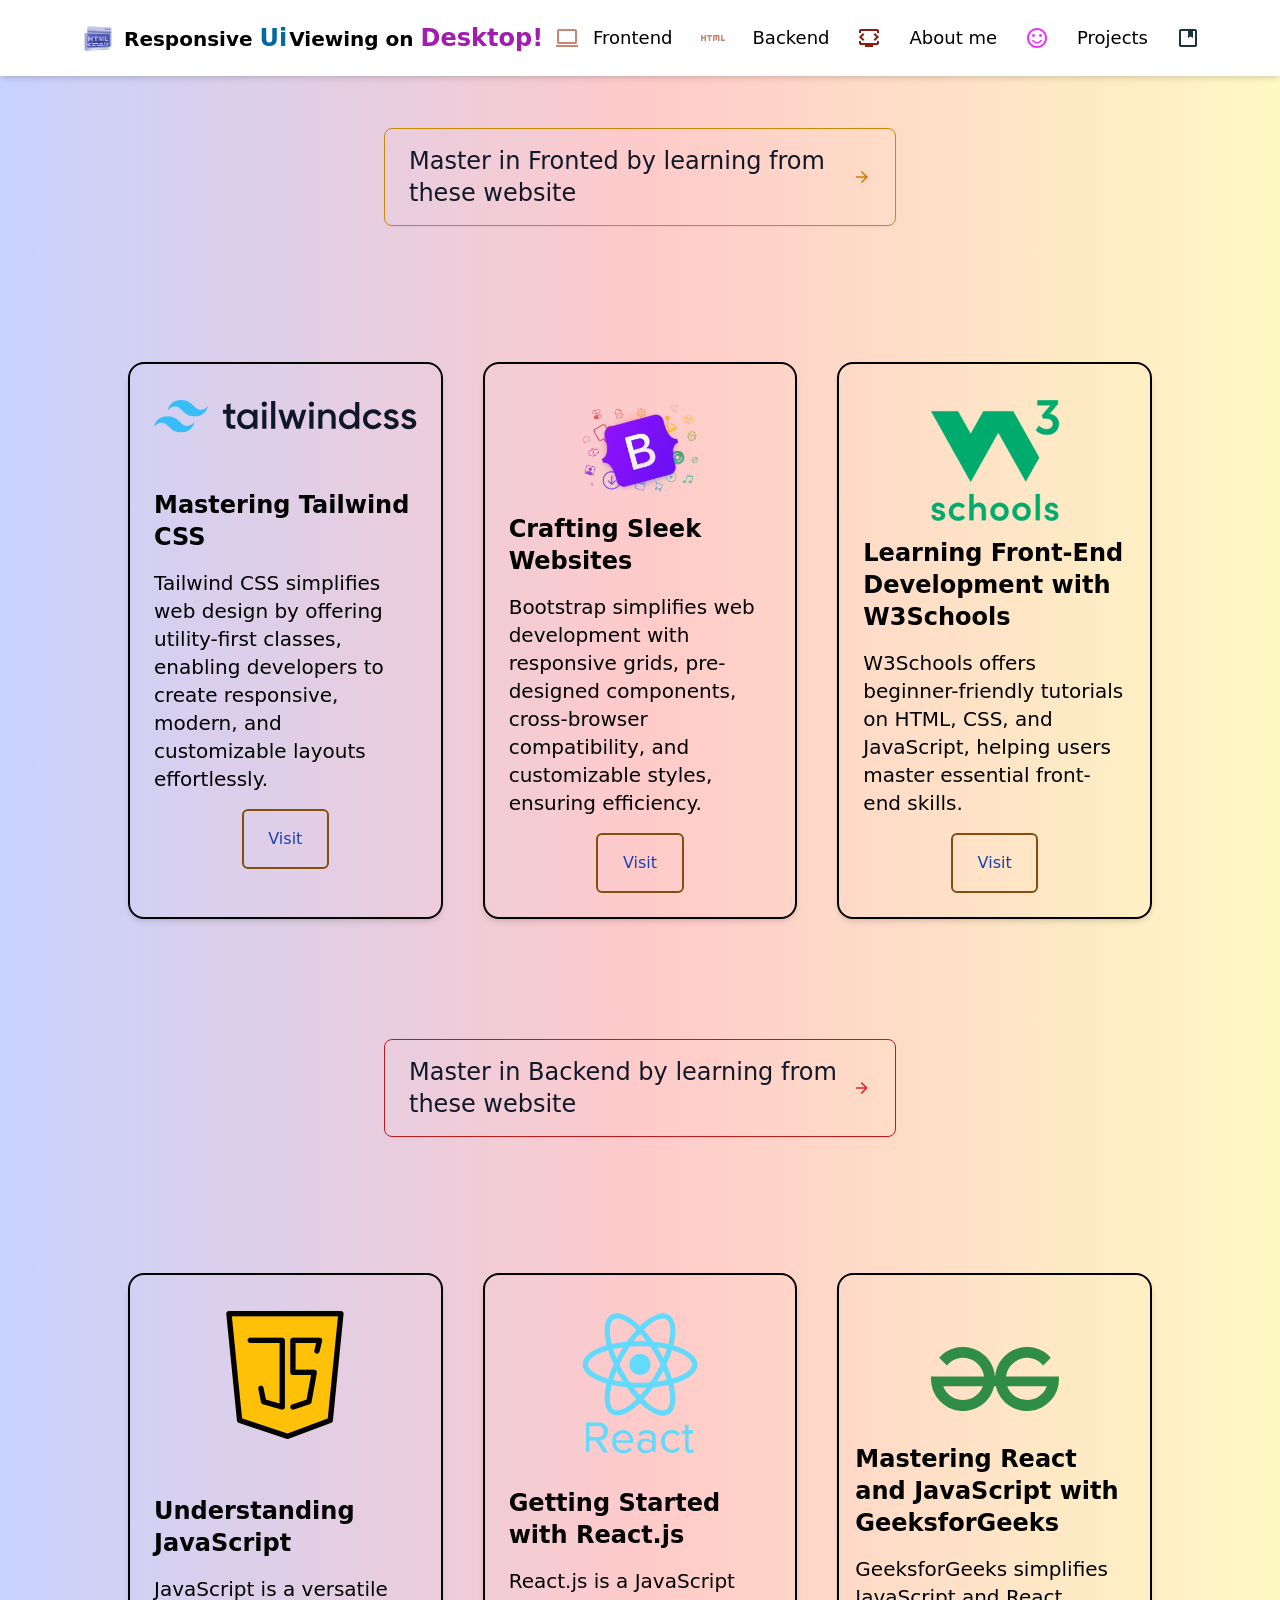
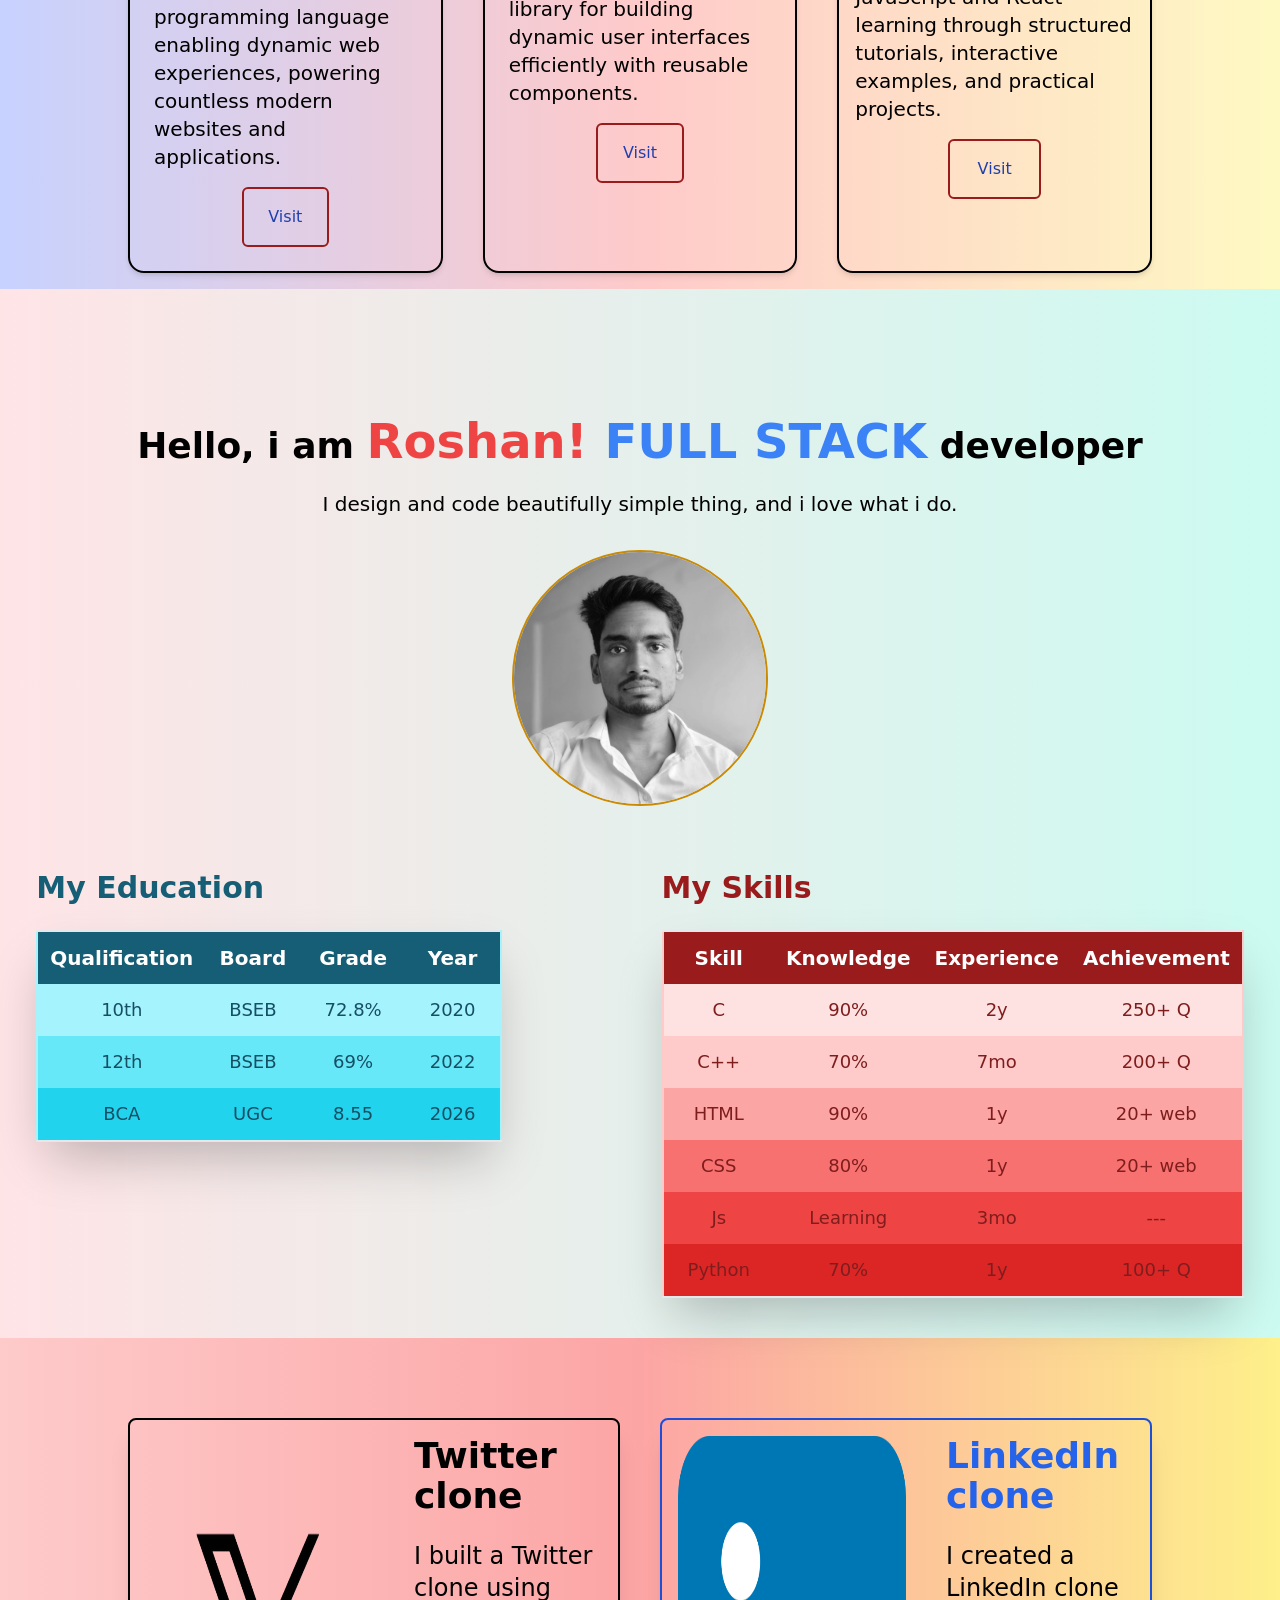
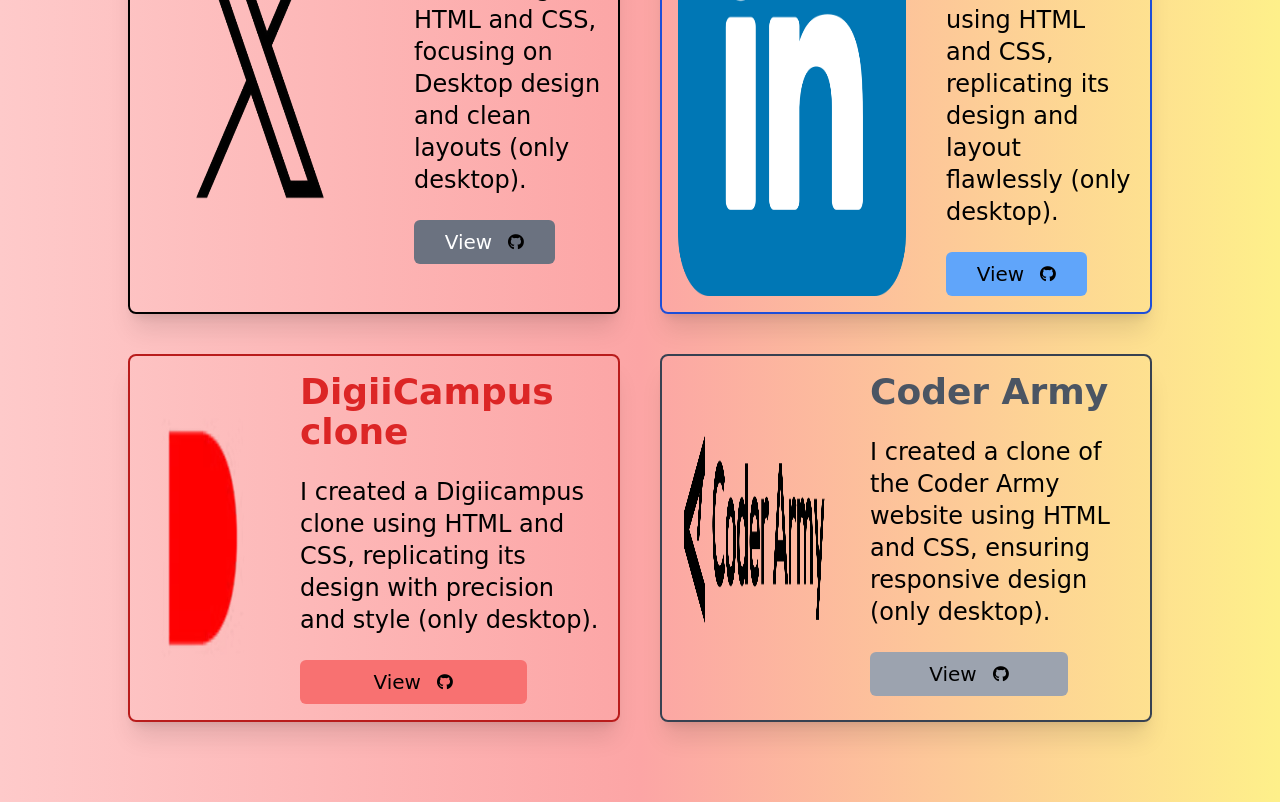
==== commit bd1d29df: "Update index.html" ====
--- a/index.html
+++ b/index.html
@@ -490,8 +490,8 @@
                 <img class="w-1/2 rounded-lg" src="./ResponsiveUiAssests/twitter.png" alt="">
                 <div class="flex flex-col gap-6 ">
                     <p class="text-4xl font-bold">Twitter clone</p>
-                    <p class="text-2xl font-medium">I built a Twitter clone using HTML and CSS, focusing on Desktop design and clean layouts.</p>
-                    <a class="w-3/4 h-3/4" href="#">
+                    <p class="text-2xl font-medium">I built a Twitter clone using HTML and CSS, focusing on Desktop design and clean layouts (only desktop).</p>
+                    <a class="w-3/4 h-3/4" href="https://roshansu.github.io/twitter-replicate/">
                         <div class="bg-gray-500 hover:shadow-black border-gray-800 hover:shadow-md duration-200 rounded-md px-4 py-2 flex items-center justify-center gap-4">
                             <p class="text-white text-xl font-medium">View</p>
                             <i class="fa-brands h-4 fa-github"></i>
@@ -504,8 +504,8 @@
                 <img class=" w-1/2 rounded-lg" src="./ResponsiveUiAssests/linkedin.png" alt="">
                 <div class="flex flex-col gap-6 ">
                     <p class="text-4xl text-blue-600 font-bold">LinkedIn clone</p>
-                    <p class="text-2xl font-medium">I created a LinkedIn clone using HTML and CSS, replicating its design and layout flawlessly.</p>
-                    <a class="w-3/4 h-3/4" href="#">
+                    <p class="text-2xl font-medium">I created a LinkedIn clone using HTML and CSS, replicating its design and layout flawlessly (only desktop).</p>
+                    <a class="w-3/4 h-3/4" href="https://roshansu.github.io/linkedIn-replicate/">
                         <div class="bg-blue-400 hover:shadow-blue-900 border-blue-800 hover:shadow-md duration-200 rounded-md px-4 py-2 flex items-center justify-center gap-4">
                             <p class="text-black text-xl font-medium">View</p>
                             <i class="fa-brands h-4 fa-github"></i>
@@ -518,8 +518,8 @@
                 <img class=" w-1/4 rounded-lg" src="./ResponsiveUiAssests/collpoll-logo.avif" alt="">
                 <div class="flex flex-col gap-6 ">
                     <p class="text-4xl text-red-600 font-bold">DigiiCampus clone</p>
-                    <p class="text-2xl font-medium">I created a Digiicampus clone using HTML and CSS, replicating its design with precision and style.</p>
-                    <a class="w-3/4 h-3/4" href="#">
+                    <p class="text-2xl font-medium">I created a Digiicampus clone using HTML and CSS, replicating its design with precision and style (only desktop).</p>
+                    <a class="w-3/4 h-3/4" href="https://roshansu.github.io/digiicampus-replicate/">
                         <div class="bg-red-400 hover:shadow-red-900 border-red-800 hover:shadow-md duration-200 rounded-md px-4 py-2 flex items-center justify-center gap-4">
                             <p class="text-black text-xl font-medium">View</p>
                             <i class="fa-brands h-4 fa-github"></i>
@@ -532,8 +532,8 @@
                 <img class="  w-1/3 mt-40rounded-lg" src="./ResponsiveUiAssests/coderarmy.png" alt="">
                 <div class="flex flex-col gap-6 ">
                     <p class="text-4xl text-gray-600 font-bold">Coder Army</p>
-                    <p class="text-2xl font-medium">I created a clone of the Coder Army website using HTML and CSS, ensuring responsive design.</p>
-                    <a class="w-3/4 h-3/4" href="#">
+                    <p class="text-2xl font-medium">I created a clone of the Coder Army website using HTML and CSS, ensuring responsive design (only desktop).</p>
+                    <a class="w-3/4 h-3/4" href="https://roshansu.github.io/CoderArmy-replicate/">
                         <div class="bg-gray-400 hover:gray-red-900 border-gray-800 hover:shadow-md duration-200 rounded-md px-4 py-2 flex items-center justify-center gap-4">
                             <p class="text-black text-xl font-medium">View</p>
                             <i class="fa-brands h-4 fa-github"></i>
@@ -552,8 +552,8 @@
                 <img class="w-1/2 rounded-lg" src="./ResponsiveUiAssests/twitter.png" alt="">
                 <div class="flex flex-col gap-3 ">
                     <p class="text-lg font-bold">Twitter clone</p>
-                    <p class="text-base font-medium">I built a Twitter clone using HTML and CSS, focusing on Desktop design and clean layouts.</p>
-                    <a class="w-3/4 h-3/4" href="#">
+                    <p class="text-base font-medium">I built a Twitter clone using HTML and CSS, focusing on Desktop design and clean layouts (only desktop).</p>
+                    <a class="w-3/4 h-3/4" href="https://roshansu.github.io/twitter-replicate/">
                         <div class="bg-gray-500 hover:shadow-black border-gray-800 hover:shadow-md duration-200 rounded-md px-2 py-1 flex items-center justify-center gap-4">
                             <p class="text-white text-lg font-medium">View</p>
                             <i class="fa-brands h-4 fa-github"></i>
@@ -566,8 +566,8 @@
                 <img class=" w-1/3 rounded-lg" src="./ResponsiveUiAssests/linkedin.png" alt="">
                 <div class="flex flex-col gap-3 ">
                     <p class="text-lg text-blue-600 font-bold">LinkedIn clone</p>
-                    <p class="text-base font-medium">I created a LinkedIn clone using HTML and CSS, replicating its design and layout flawlessly.</p>
-                    <a class="w-3/4 h-3/4" href="#">
+                    <p class="text-base font-medium">I created a LinkedIn clone using HTML and CSS, replicating its design and layout flawlessly (only desktop).</p>
+                    <a class="w-3/4 h-3/4" href="https://roshansu.github.io/linkedIn-replicate/">
                         <div class="bg-blue-400 hover:shadow-blue-900 border-blue-800 hover:shadow-md duration-200 rounded-md px-2 py-1 flex items-center justify-center gap-4">
                             <p class="text-black text-lg font-medium">View</p>
                             <i class="fa-brands h-4 fa-github"></i>
@@ -580,8 +580,8 @@
                 <img class=" w-1/4 rounded-lg" src="./ResponsiveUiAssests/collpoll-logo.avif" alt="">
                 <div class="flex flex-col gap-6 ">
                     <p class="text-lg text-red-600 font-bold">DigiiCampus clone</p>
-                    <p class="text-base font-medium">I created a Digiicampus clone using HTML and CSS, replicating its design with precision and style.</p>
-                    <a class="w-3/4 h-3/4" href="#">
+                    <p class="text-base font-medium">I created a Digiicampus clone using HTML and CSS, replicating its design with precision and style (only desktop).</p>
+                    <a class="w-3/4 h-3/4" href="https://roshansu.github.io/digiicampus-replicate/">
                         <div class="bg-red-400 hover:shadow-red-900 border-red-800 hover:shadow-md duration-200 rounded-md px-2 py-1 flex items-center justify-center gap-4">
                             <p class="text-black text-lg font-medium">View</p>
                             <i class="fa-brands h-4 fa-github"></i>
@@ -594,8 +594,8 @@
                 <img class="  w-2/3 mt-40rounded-lg" src="./ResponsiveUiAssests/coderarmy.png" alt="">
                 <div class="flex flex-col items-center gap-6 ">
                     <p class="text-4xl text-gray-600 font-bold">Coder Army</p>
-                    <p class="text-2xl font-medium">I created a clone of the Coder Army website using HTML and CSS, ensuring responsive design.</p>
-                    <a class="w-3/4 h-3/4" href="#">
+                    <p class="text-2xl font-medium">I created a clone of the Coder Army website using HTML and CSS, ensuring responsive design (only desktop).</p>
+                    <a class="w-3/4 h-3/4" href="https://roshansu.github.io/CoderArmy-replicate/">
                         <div class="bg-gray-400 hover:gray-red-900 border-gray-800 hover:shadow-md duration-200 rounded-md px-2 py-1 flex items-center justify-center gap-4">
                             <p class="text-black text-xl font-medium">View</p>
                             <i class="fa-brands h-4 fa-github"></i>
@@ -610,4 +610,4 @@
 
 </body>
 <script src="script.js"></script>
-</html>+</html>
